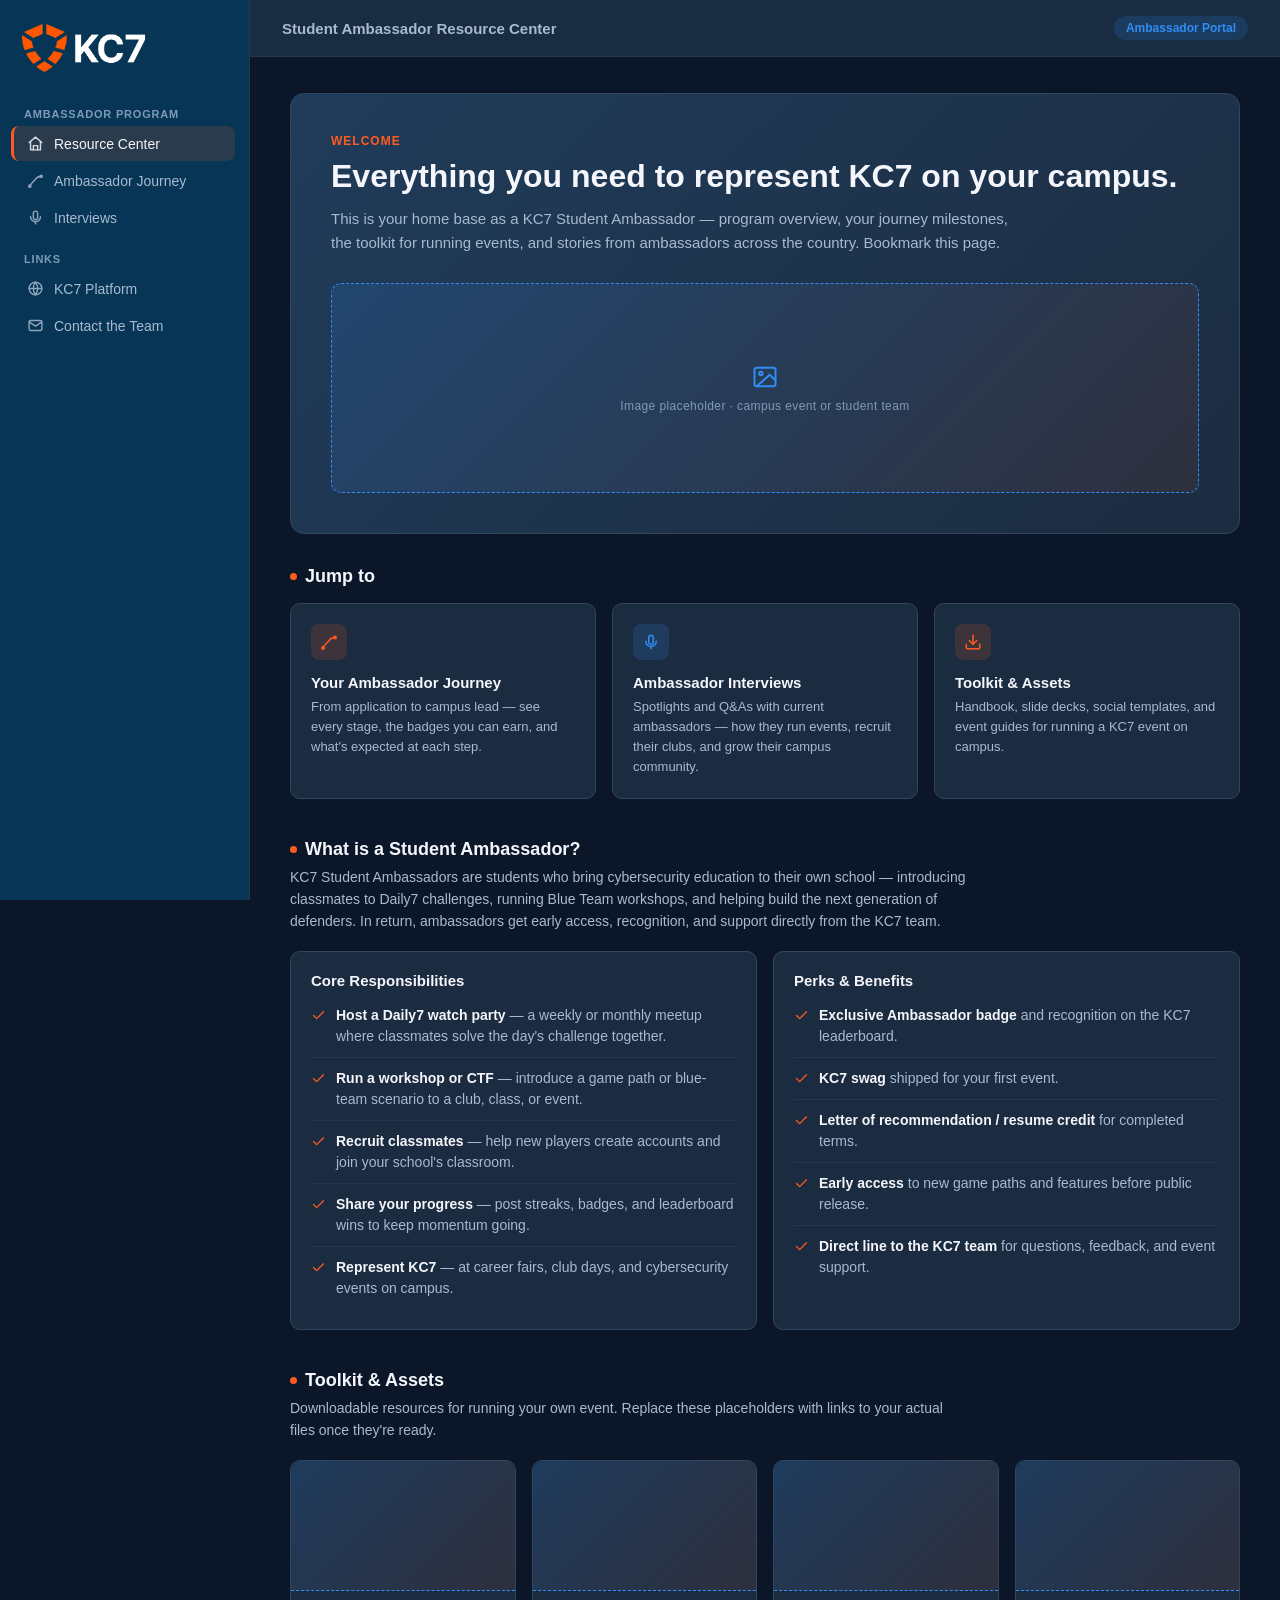
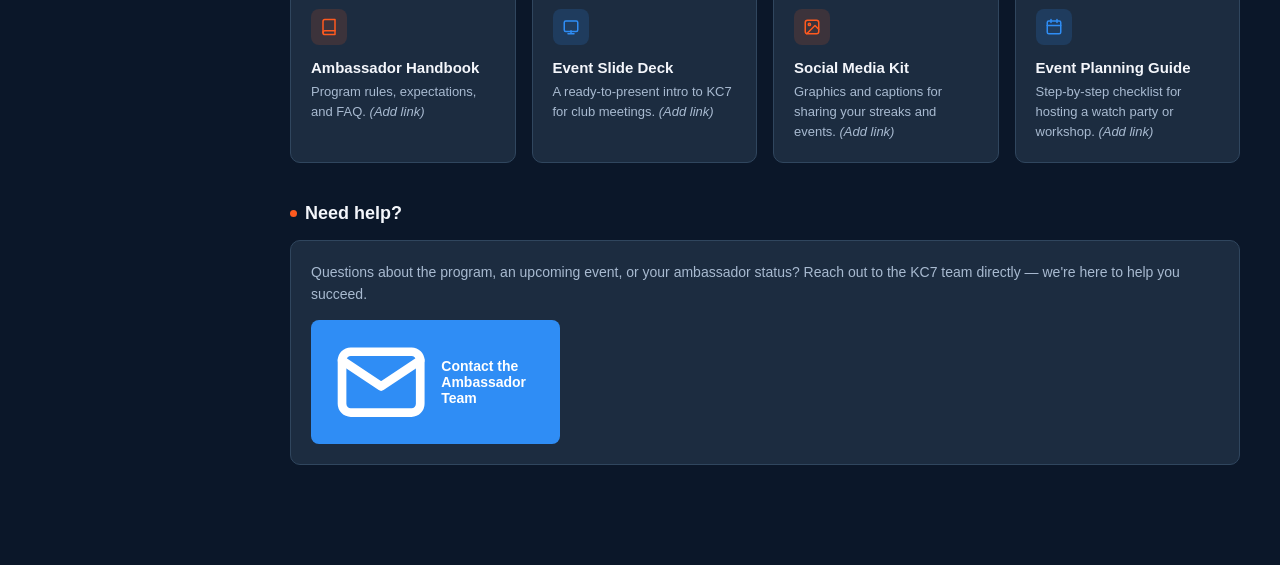
==== index.html @ 922238ef "update" ====
<!DOCTYPE html>
<html lang="en">
<head>
<meta charset="UTF-8">
<meta name="viewport" content="width=device-width, initial-scale=1.0">
<title>Student Ambassador Resource Center | KC7</title>
<link rel="stylesheet" href="styles.css">
</head>
<body>
<div class="layout">

  <aside class="sidebar">
    <div class="sidebar-logo">
      <img src="kc7logo.png" alt="KC7 logo">
      <span>KC7</span>
    </div>

    <div class="nav-label">Ambassador Program</div>
    <a class="nav-item active" href="index.html">
      <svg viewBox="0 0 24 24" fill="none" stroke="currentColor" stroke-width="2" stroke-linecap="round" stroke-linejoin="round"><path d="M3 10.5 12 3l9 7.5"/><path d="M5 9.5V21h14V9.5"/><path d="M9 21v-6h6v6"/></svg>
      Resource Center
    </a>
    <a class="nav-item" href="journey.html">
      <svg viewBox="0 0 24 24" fill="none" stroke="currentColor" stroke-width="2" stroke-linecap="round" stroke-linejoin="round"><path d="M4 20c3-6 5-6 8-10s5-4 8-4"/><circle cx="4" cy="20" r="1.6"/><circle cx="20" cy="6" r="1.6"/></svg>
      Ambassador Journey
    </a>
    <a class="nav-item" href="interviews.html">
      <svg viewBox="0 0 24 24" fill="none" stroke="currentColor" stroke-width="2" stroke-linecap="round" stroke-linejoin="round"><path d="M12 15a3 3 0 0 0 3-3V6a3 3 0 0 0-6 0v6a3 3 0 0 0 3 3z"/><path d="M19 11a7 7 0 0 1-14 0"/><path d="M12 18v3"/></svg>
      Interviews
    </a>

    <div class="nav-label">Links</div>
    <a class="nav-item" href="https://www.kc7cyber.com" target="_blank" rel="noopener">
      <svg viewBox="0 0 24 24" fill="none" stroke="currentColor" stroke-width="2" stroke-linecap="round" stroke-linejoin="round"><circle cx="12" cy="12" r="9"/><path d="M3 12h18M12 3a15 15 0 0 1 0 18 15 15 0 0 1 0-18z"/></svg>
      KC7 Platform
    </a>
    <a class="nav-item" href="mailto:ambassadors@kc7cyber.com">
      <svg viewBox="0 0 24 24" fill="none" stroke="currentColor" stroke-width="2" stroke-linecap="round" stroke-linejoin="round"><rect x="3" y="5" width="18" height="14" rx="2"/><path d="m3 7 9 6 9-6"/></svg>
      Contact the Team
    </a>
  </aside>

  <div class="main">
    <div class="topbar">
      <div class="topbar-title">Student Ambassador Resource Center</div>
      <div class="topbar-badge">Ambassador Portal</div>
    </div>

    <div class="content">

      <div class="hero">
        <div class="hero-eyebrow">Welcome</div>
        <h1>Everything you need to represent KC7 on your campus.</h1>
        <p>This is your home base as a KC7 Student Ambassador — program overview, your journey milestones, the toolkit for running events, and stories from ambassadors across the country. Bookmark this page.</p>
        <div class="image-placeholder hero-image" role="img" aria-label="Image placeholder for a KC7 campus event">
          <svg viewBox="0 0 24 24" fill="none" stroke="currentColor" stroke-width="1.7" stroke-linecap="round" stroke-linejoin="round"><rect x="3" y="4" width="18" height="16" rx="2"/><circle cx="8.5" cy="9" r="1.5"/><path d="m21 15-5-5L5 20"/></svg>
          <span>Image placeholder · campus event or student team</span>
        </div>
      </div>

      <div class="section">
        <div class="section-title"><span class="dot"></span>Jump to</div>
        <div class="grid grid-3">
          <a class="card card-link" href="journey.html">
            <div class="card-icon">
              <svg viewBox="0 0 24 24" fill="none" stroke="currentColor" stroke-width="2" stroke-linecap="round" stroke-linejoin="round"><path d="M4 20c3-6 5-6 8-10s5-4 8-4"/><circle cx="4" cy="20" r="1.6"/><circle cx="20" cy="6" r="1.6"/></svg>
            </div>
            <h3>Your Ambassador Journey</h3>
            <p>From application to campus lead — see every stage, the badges you can earn, and what's expected at each step.</p>
          </a>
          <a class="card card-link" href="interviews.html">
            <div class="card-icon blue">
              <svg viewBox="0 0 24 24" fill="none" stroke="currentColor" stroke-width="2" stroke-linecap="round" stroke-linejoin="round"><path d="M12 15a3 3 0 0 0 3-3V6a3 3 0 0 0-6 0v6a3 3 0 0 0 3 3z"/><path d="M19 11a7 7 0 0 1-14 0"/><path d="M12 18v3"/></svg>
            </div>
            <h3>Ambassador Interviews</h3>
            <p>Spotlights and Q&As with current ambassadors — how they run events, recruit their clubs, and grow their campus community.</p>
          </a>
          <a class="card card-link" href="#toolkit">
            <div class="card-icon">
              <svg viewBox="0 0 24 24" fill="none" stroke="currentColor" stroke-width="2" stroke-linecap="round" stroke-linejoin="round"><path d="M21 15v4a2 2 0 0 1-2 2H5a2 2 0 0 1-2-2v-4"/><path d="M7 10l5 5 5-5"/><path d="M12 15V3"/></svg>
            </div>
            <h3>Toolkit &amp; Assets</h3>
            <p>Handbook, slide decks, social templates, and event guides for running a KC7 event on campus.</p>
          </a>
        </div>
      </div>

      <div class="section">
        <div class="section-title"><span class="dot"></span>What is a Student Ambassador?</div>
        <p class="section-sub">KC7 Student Ambassadors are students who bring cybersecurity education to their own school — introducing classmates to Daily7 challenges, running Blue Team workshops, and helping build the next generation of defenders. In return, ambassadors get early access, recognition, and support directly from the KC7 team.</p>

        <div class="grid grid-2">
          <div class="card">
            <h3>Core Responsibilities</h3>
            <ul class="check-list">
              <li><svg viewBox="0 0 24 24" fill="none" stroke="currentColor" stroke-width="2" stroke-linecap="round" stroke-linejoin="round"><path d="M20 6 9 17l-5-5"/></svg><span><strong>Host a Daily7 watch party</strong> — a weekly or monthly meetup where classmates solve the day's challenge together.</span></li>
              <li><svg viewBox="0 0 24 24" fill="none" stroke="currentColor" stroke-width="2" stroke-linecap="round" stroke-linejoin="round"><path d="M20 6 9 17l-5-5"/></svg><span><strong>Run a workshop or CTF</strong> — introduce a game path or blue-team scenario to a club, class, or event.</span></li>
              <li><svg viewBox="0 0 24 24" fill="none" stroke="currentColor" stroke-width="2" stroke-linecap="round" stroke-linejoin="round"><path d="M20 6 9 17l-5-5"/></svg><span><strong>Recruit classmates</strong> — help new players create accounts and join your school's classroom.</span></li>
              <li><svg viewBox="0 0 24 24" fill="none" stroke="currentColor" stroke-width="2" stroke-linecap="round" stroke-linejoin="round"><path d="M20 6 9 17l-5-5"/></svg><span><strong>Share your progress</strong> — post streaks, badges, and leaderboard wins to keep momentum going.</span></li>
              <li><svg viewBox="0 0 24 24" fill="none" stroke="currentColor" stroke-width="2" stroke-linecap="round" stroke-linejoin="round"><path d="M20 6 9 17l-5-5"/></svg><span><strong>Represent KC7</strong> — at career fairs, club days, and cybersecurity events on campus.</span></li>
            </ul>
          </div>

          <div class="card">
            <h3>Perks &amp; Benefits</h3>
            <ul class="check-list">
              <li><svg viewBox="0 0 24 24" fill="none" stroke="currentColor" stroke-width="2" stroke-linecap="round" stroke-linejoin="round"><path d="M20 6 9 17l-5-5"/></svg><span><strong>Exclusive Ambassador badge</strong> and recognition on the KC7 leaderboard.</span></li>
              <li><svg viewBox="0 0 24 24" fill="none" stroke="currentColor" stroke-width="2" stroke-linecap="round" stroke-linejoin="round"><path d="M20 6 9 17l-5-5"/></svg><span><strong>KC7 swag</strong> shipped for your first event.</span></li>
              <li><svg viewBox="0 0 24 24" fill="none" stroke="currentColor" stroke-width="2" stroke-linecap="round" stroke-linejoin="round"><path d="M20 6 9 17l-5-5"/></svg><span><strong>Letter of recommendation / resume credit</strong> for completed terms.</span></li>
              <li><svg viewBox="0 0 24 24" fill="none" stroke="currentColor" stroke-width="2" stroke-linecap="round" stroke-linejoin="round"><path d="M20 6 9 17l-5-5"/></svg><span><strong>Early access</strong> to new game paths and features before public release.</span></li>
              <li><svg viewBox="0 0 24 24" fill="none" stroke="currentColor" stroke-width="2" stroke-linecap="round" stroke-linejoin="round"><path d="M20 6 9 17l-5-5"/></svg><span><strong>Direct line to the KC7 team</strong> for questions, feedback, and event support.</span></li>
            </ul>
          </div>
        </div>
      </div>

      <div class="section" id="toolkit">
        <div class="section-title"><span class="dot"></span>Toolkit &amp; Assets</div>
        <p class="section-sub">Downloadable resources for running your own event. Replace these placeholders with links to your actual files once they're ready.</p>
        <div class="grid grid-4">
          <div class="card">
            <div class="image-placeholder card-image" role="img" aria-label="Image placeholder for the ambassador handbook"></div>
            <div class="card-icon"><svg viewBox="0 0 24 24" fill="none" stroke="currentColor" stroke-width="2" stroke-linecap="round" stroke-linejoin="round"><path d="M4 19.5A2.5 2.5 0 0 1 6.5 17H20"/><path d="M6.5 2H20v20H6.5A2.5 2.5 0 0 1 4 19.5v-15A2.5 2.5 0 0 1 6.5 2z"/></svg></div>
            <h3>Ambassador Handbook</h3>
            <p>Program rules, expectations, and FAQ. <em>(Add link)</em></p>
          </div>
          <div class="card">
            <div class="image-placeholder card-image" role="img" aria-label="Image placeholder for the event slide deck"></div>
            <div class="card-icon blue"><svg viewBox="0 0 24 24" fill="none" stroke="currentColor" stroke-width="2" stroke-linecap="round" stroke-linejoin="round"><rect x="3" y="4" width="18" height="14" rx="2"/><path d="M8 21h8M12 17v4"/></svg></div>
            <h3>Event Slide Deck</h3>
            <p>A ready-to-present intro to KC7 for club meetings. <em>(Add link)</em></p>
          </div>
          <div class="card">
            <div class="image-placeholder card-image" role="img" aria-label="Image placeholder for the social media kit"></div>
            <div class="card-icon"><svg viewBox="0 0 24 24" fill="none" stroke="currentColor" stroke-width="2" stroke-linecap="round" stroke-linejoin="round"><rect x="3" y="3" width="18" height="18" rx="3"/><circle cx="8.5" cy="8.5" r="1.5"/><path d="m21 15-5-5L5 21"/></svg></div>
            <h3>Social Media Kit</h3>
            <p>Graphics and captions for sharing your streaks and events. <em>(Add link)</em></p>
          </div>
          <div class="card">
            <div class="image-placeholder card-image" role="img" aria-label="Image placeholder for the event planning guide"></div>
            <div class="card-icon blue"><svg viewBox="0 0 24 24" fill="none" stroke="currentColor" stroke-width="2" stroke-linecap="round" stroke-linejoin="round"><rect x="3" y="4" width="18" height="17" rx="2"/><path d="M16 2v4M8 2v4M3 10h18"/></svg></div>
            <h3>Event Planning Guide</h3>
            <p>Step-by-step checklist for hosting a watch party or workshop. <em>(Add link)</em></p>
          </div>
        </div>
      </div>

      <div class="section">
        <div class="section-title"><span class="dot"></span>Need help?</div>
        <div class="card">
          <p style="color:var(--text-secondary); font-size:14px; line-height:1.6; margin:0 0 14px;">Questions about the program, an upcoming event, or your ambassador status? Reach out to the KC7 team directly — we're here to help you succeed.</p>
          <a class="btn" href="mailto:ambassadors@kc7cyber.com">
            <svg viewBox="0 0 24 24" fill="none" stroke="currentColor" stroke-width="2" stroke-linecap="round" stroke-linejoin="round"><rect x="3" y="5" width="18" height="14" rx="2"/><path d="m3 7 9 6 9-6"/></svg>
            Contact the Ambassador Team
          </a>
        </div>
      </div>

    </div>
  </div>
</div>
</body>
</html>
---- styles.css ----
:root {
  --bg: #0b1729;
  --bg-sidebar: #063555;
  --bg-topbar: #192c42;
  --bg-card: #1c2c40;
  --bg-card-hover: #223b57;
  --border: #30465e;
  --border-soft: #24394f;
  --text-primary: #f4f6fb;
  --text-secondary: #a8bad0;
  --text-muted: #7f9ab6;
  --orange: #ff5a1f;
  --orange-dim: rgba(255, 90, 31, 0.14);
  --blue: #2f8df5;
  --blue-dim: rgba(47, 141, 245, 0.16);
  --radius: 10px;
  --sidebar-w: 250px;
}

* { box-sizing: border-box; }

html, body {
  margin: 0;
  padding: 0;
  background: var(--bg);
  color: var(--text-primary);
  font-family: -apple-system, BlinkMacSystemFont, "Segoe UI", Roboto, Helvetica, Arial, sans-serif;
}

a { color: inherit; text-decoration: none; }

.layout {
  display: flex;
  min-height: 100vh;
}

/* ---------- Sidebar ---------- */
.sidebar {
  width: var(--sidebar-w);
  flex-shrink: 0;
  background: var(--bg-sidebar);
  border-right: 1px solid var(--border-soft);
  height: 100vh;
  padding: 20px 14px 24px;
  position: fixed;
  top: 0;
  left: 0;
  overflow-y: auto;
  z-index: 10;
}

.sidebar-logo {
  display: flex;
  align-items: center;
  gap: 10px;
  padding: 4px 8px 20px;
}

.sidebar-logo img {
  display: block;
  width: 125px;
  height: auto;
  max-width: 100%;
}

.sidebar-logo span {
  display: none;
}

.nav-label {
  font-size: 11px;
  font-weight: 700;
  letter-spacing: 0.8px;
  color: var(--text-muted);
  text-transform: uppercase;
  padding: 16px 10px 6px;
}

.nav-item {
  display: flex;
  align-items: center;
  gap: 10px;
  padding: 9px 10px;
  border-radius: 8px;
  color: var(--text-secondary);
  font-size: 14px;
  font-weight: 500;
  border-left: 3px solid transparent;
  margin-bottom: 2px;
}

.nav-item svg {
  width: 17px;
  height: 17px;
  flex-shrink: 0;
  opacity: 0.85;
}

.nav-item:hover {
  background: var(--bg-card);
  color: var(--text-primary);
}

.nav-item.active {
  background: var(--orange-dim);
  border-left: 3px solid var(--orange);
  color: var(--text-primary);
  margin-left: -3px;
  padding-left: 13px;
}

/* ---------- Topbar ---------- */
.main {
  flex: 1;
  min-width: 0;
  margin-left: var(--sidebar-w);
  display: flex;
  flex-direction: column;
}

.topbar {
  background: var(--bg-topbar);
  border-bottom: 1px solid var(--border-soft);
  padding: 16px 32px;
  display: flex;
  align-items: center;
  justify-content: space-between;
}

.topbar-title {
  font-size: 15px;
  font-weight: 600;
  color: var(--text-secondary);
}

.topbar-badge {
  background: var(--blue-dim);
  color: var(--blue);
  font-size: 12px;
  font-weight: 700;
  padding: 5px 12px;
  border-radius: 999px;
}

/* ---------- Content ---------- */
.content {
  padding: 36px 40px 60px;
  max-width: 1180px;
  width: 100%;
  margin: 0 auto;
}

.hero {
  background: linear-gradient(135deg, #203c5a 0%, var(--bg-card) 100%);
  border: 1px solid var(--border);
  border-radius: 14px;
  padding: 40px;
  margin-bottom: 32px;
}

.hero-eyebrow {
  color: var(--orange);
  font-size: 12px;
  font-weight: 700;
  letter-spacing: 1px;
  text-transform: uppercase;
  margin-bottom: 10px;
}

.hero h1 {
  font-size: 32px;
  margin: 0 0 12px;
  color: var(--text-primary);
}

.hero p {
  color: var(--text-secondary);
  font-size: 15px;
  max-width: 680px;
  line-height: 1.6;
  margin: 0;
}

.image-placeholder {
  min-height: 170px;
  border: 1px dashed var(--blue);
  border-radius: var(--radius);
  background: linear-gradient(135deg, var(--blue-dim), rgba(255, 90, 31, 0.08));
  color: var(--text-muted);
  display: flex;
  align-items: center;
  justify-content: center;
  flex-direction: column;
  gap: 8px;
  text-align: center;
  font-size: 12px;
  letter-spacing: 0.4px;
}

.image-placeholder svg {
  width: 28px;
  height: 28px;
  color: var(--blue);
}

.hero-image {
  min-height: 210px;
  margin-top: 28px;
}

.card-image {
  min-height: 130px;
  margin: -20px -20px 18px;
  border-radius: var(--radius) var(--radius) 0 0;
  border-width: 0 0 1px;
}

.section {
  margin-bottom: 40px;
}

.section-title {
  display: flex;
  align-items: center;
  gap: 8px;
  font-size: 18px;
  font-weight: 700;
  color: var(--text-primary);
  margin-bottom: 16px;
}

.section-title .dot {
  width: 7px;
  height: 7px;
  border-radius: 50%;
  background: var(--orange);
}

.section-sub {
  color: var(--text-secondary);
  font-size: 14px;
  margin: -10px 0 18px;
  max-width: 680px;
  line-height: 1.6;
}

/* ---------- Grid / Cards ---------- */
.grid {
  display: grid;
  gap: 16px;
}

.grid-2 { grid-template-columns: repeat(2, 1fr); }
.grid-3 { grid-template-columns: repeat(3, 1fr); }
.grid-4 { grid-template-columns: repeat(4, 1fr); }

.card {
  background: var(--bg-card);
  border: 1px solid var(--border);
  border-radius: var(--radius);
  padding: 20px;
}

.card-link {
  display: block;
  transition: background 0.15s, border-color 0.15s;
}

.card-link:hover {
  background: var(--bg-card-hover);
  border-color: var(--blue);
}

.card-icon {
  width: 36px;
  height: 36px;
  border-radius: 8px;
  background: var(--orange-dim);
  display: flex;
  align-items: center;
  justify-content: center;
  margin-bottom: 14px;
}

.card-icon svg { width: 18px; height: 18px; color: var(--orange); }

.card-icon.blue { background: var(--blue-dim); }
.card-icon.blue svg { color: var(--blue); }

.card h3 {
  font-size: 15px;
  margin: 0 0 6px;
  color: var(--text-primary);
}

.card p {
  font-size: 13px;
  color: var(--text-secondary);
  margin: 0;
  line-height: 1.55;
}

.pill {
  display: inline-block;
  font-size: 11px;
  font-weight: 700;
  padding: 3px 10px;
  border-radius: 999px;
  background: var(--blue-dim);
  color: var(--blue);
  margin-bottom: 10px;
}

.pill.orange { background: var(--orange-dim); color: var(--orange); }

ul.check-list {
  list-style: none;
  margin: 0;
  padding: 0;
}

ul.check-list li {
  display: flex;
  gap: 10px;
  padding: 10px 0;
  border-bottom: 1px solid var(--border-soft);
  color: var(--text-secondary);
  font-size: 14px;
  line-height: 1.5;
}

ul.check-list li:last-child { border-bottom: none; }

ul.check-list li svg {
  width: 15px;
  height: 15px;
  flex-shrink: 0;
  margin-top: 3px;
  color: var(--orange);
}

ul.check-list li strong { color: var(--text-primary); }

.btn {
  display: inline-flex;
  align-items: center;
  gap: 8px;
  background: var(--blue);
  color: #fff;
  font-size: 14px;
  font-weight: 600;
  padding: 10px 18px;
  border-radius: 8px;
  border: none;
  cursor: pointer;
}

.btn:hover { background: #2f6fdb; }

.btn.outline {
  background: transparent;
  border: 1px solid var(--border);
  color: var(--text-primary);
}

.btn.outline:hover { border-color: var(--blue); color: var(--blue); }

/* ---------- Journey timeline ---------- */
.timeline {
  position: relative;
  margin-left: 18px;
  padding-left: 30px;
  border-left: 2px solid var(--border);
}

.timeline-step {
  position: relative;
  padding-bottom: 34px;
}

.timeline-step:last-child { padding-bottom: 0; }

.timeline-step::before {
  content: "";
  position: absolute;
  left: -38px;
  top: 2px;
  width: 16px;
  height: 16px;
  border-radius: 50%;
  background: var(--bg);
  border: 3px solid var(--orange);
}

.timeline-step .stage-num {
  font-size: 11px;
  font-weight: 700;
  color: var(--orange);
  letter-spacing: 1px;
  text-transform: uppercase;
  margin-bottom: 6px;
}

.timeline-step h3 {
  margin: 0 0 8px;
  font-size: 17px;
}

.timeline-step p {
  color: var(--text-secondary);
  font-size: 14px;
  line-height: 1.6;
  margin: 0 0 10px;
  max-width: 640px;
}

.tag-row {
  display: flex;
  flex-wrap: wrap;
  gap: 8px;
}

.tag {
  font-size: 12px;
  color: var(--text-secondary);
  background: var(--bg-topbar);
  border: 1px solid var(--border);
  padding: 4px 10px;
  border-radius: 999px;
}

/* ---------- Badges ---------- */
.badge-card {
  text-align: center;
  padding: 24px 16px;
}

.badge-emblem {
  width: 56px;
  height: 56px;
  margin: 0 auto 14px;
  border-radius: 50%;
  background: var(--orange-dim);
  display: flex;
  align-items: center;
  justify-content: center;
}

.badge-emblem svg { width: 26px; height: 26px; color: var(--orange); }

.badge-card h3 { font-size: 14px; margin: 0 0 6px; }
.badge-card p { font-size: 12.5px; color: var(--text-secondary); margin: 0; }

/* ---------- Interview cards ---------- */
.profile-card {
  display: flex;
  flex-direction: column;
  gap: 14px;
}

.profile-head {
  display: flex;
  align-items: center;
  gap: 12px;
}

.profile-image {
  min-height: 150px;
  margin-bottom: 2px;
}

.avatar {
  width: 46px;
  height: 46px;
  border-radius: 50%;
  background: linear-gradient(135deg, var(--orange), #ffb27a);
  display: flex;
  align-items: center;
  justify-content: center;
  font-weight: 700;
  color: #1a0e05;
  font-size: 15px;
  flex-shrink: 0;
}

.profile-name { font-size: 15px; font-weight: 700; }
.profile-school { font-size: 12.5px; color: var(--text-secondary); }

.profile-card blockquote {
  margin: 0;
  font-size: 14px;
  line-height: 1.6;
  color: var(--text-primary);
  border-left: 3px solid var(--blue);
  padding-left: 14px;
}

.qa {
  font-size: 13px;
  color: var(--text-secondary);
  line-height: 1.6;
}

.qa strong { color: var(--text-primary); display: block; margin-bottom: 2px; }

.add-card {
  display: flex;
  align-items: center;
  justify-content: center;
  flex-direction: column;
  gap: 10px;
  border: 1px dashed var(--border);
  color: var(--text-muted);
  min-height: 220px;
  font-size: 13px;
  text-align: center;
}

.add-card svg { width: 26px; height: 26px; }

.note-banner {
  background: var(--blue-dim);
  border: 1px solid rgba(59,130,246,0.3);
  color: var(--text-secondary);
  border-radius: var(--radius);
  padding: 14px 18px;
  font-size: 13px;
  line-height: 1.6;
  margin-bottom: 28px;
}

.note-banner strong { color: var(--blue); }

@media (max-width: 900px) {
  .sidebar {
    position: static;
    width: 100%;
    height: auto;
    min-height: 0;
    border-right: none;
    border-bottom: 1px solid var(--border-soft);
  }

  .layout { display: block; }
  .main { margin-left: 0; }

  .grid-2, .grid-3, .grid-4 { grid-template-columns: 1fr; }
  .content { padding: 26px 20px 48px; }
  .hero { padding: 26px; }
}
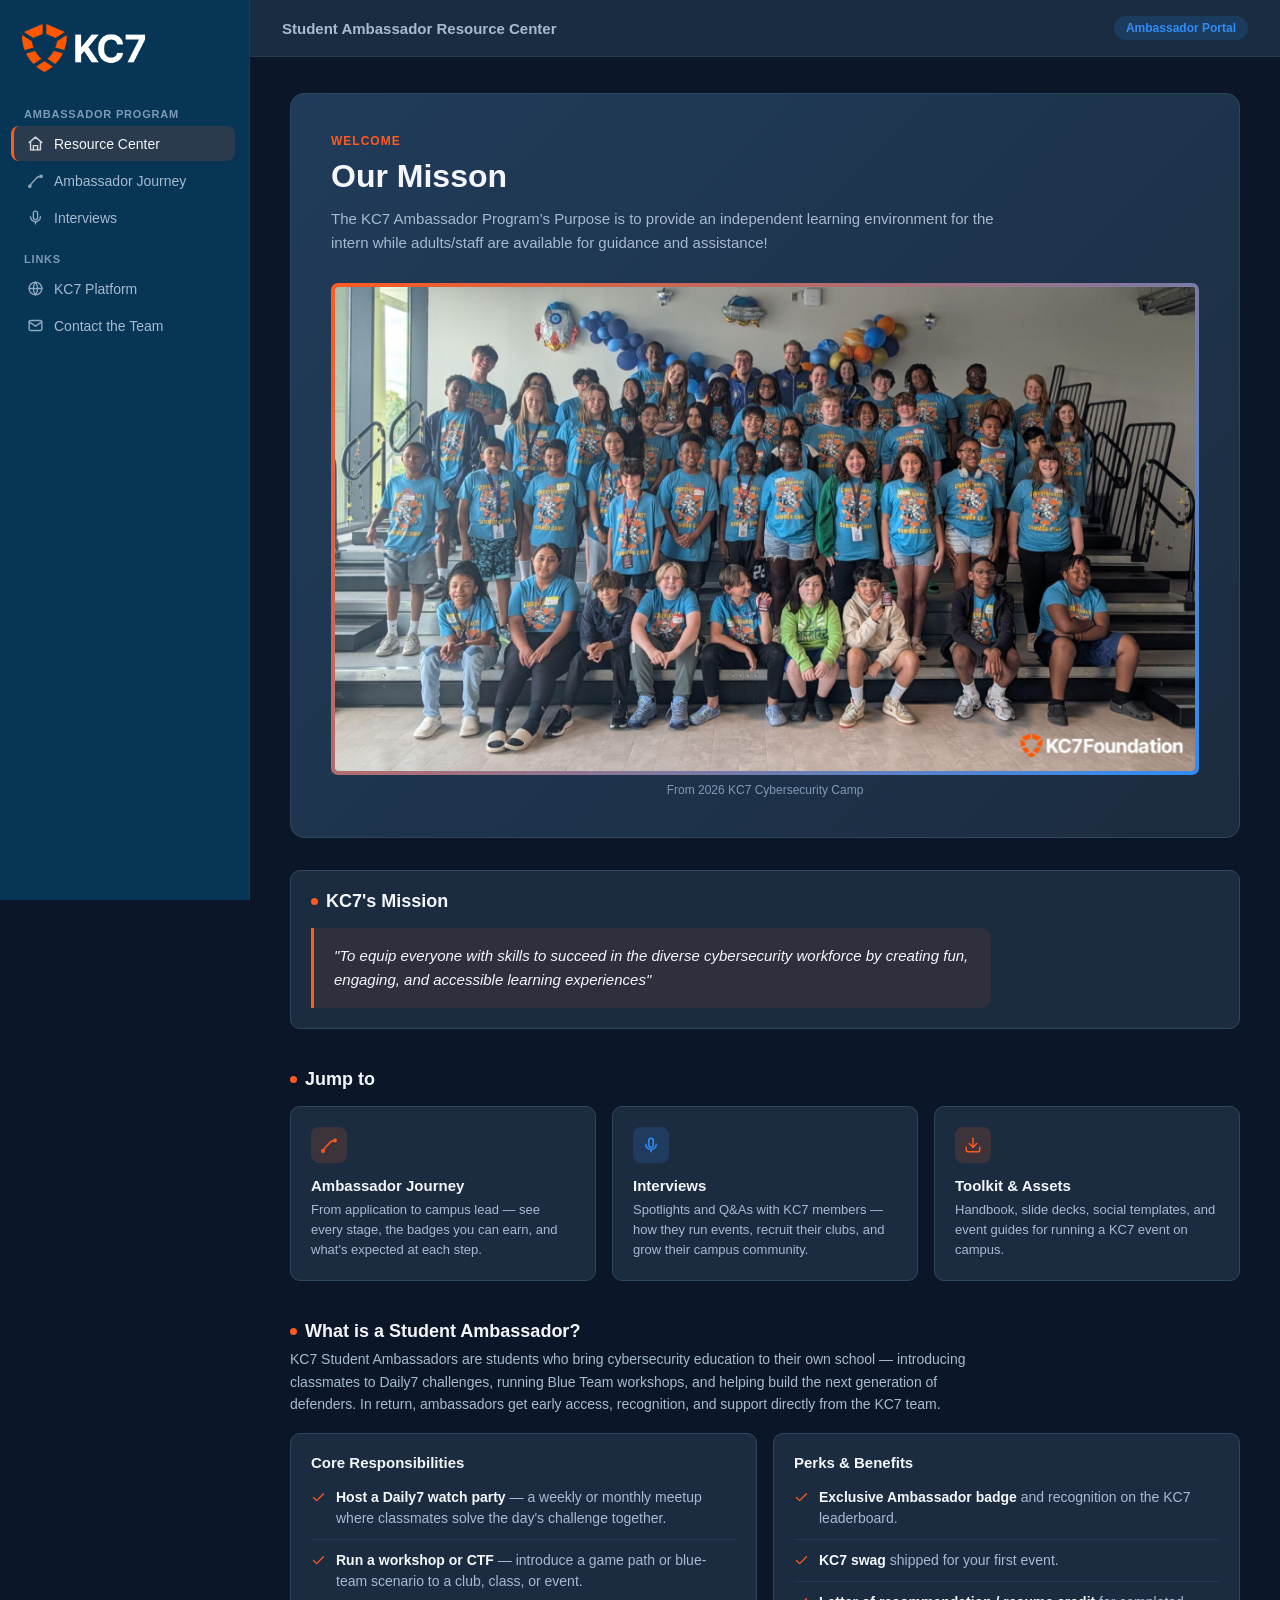
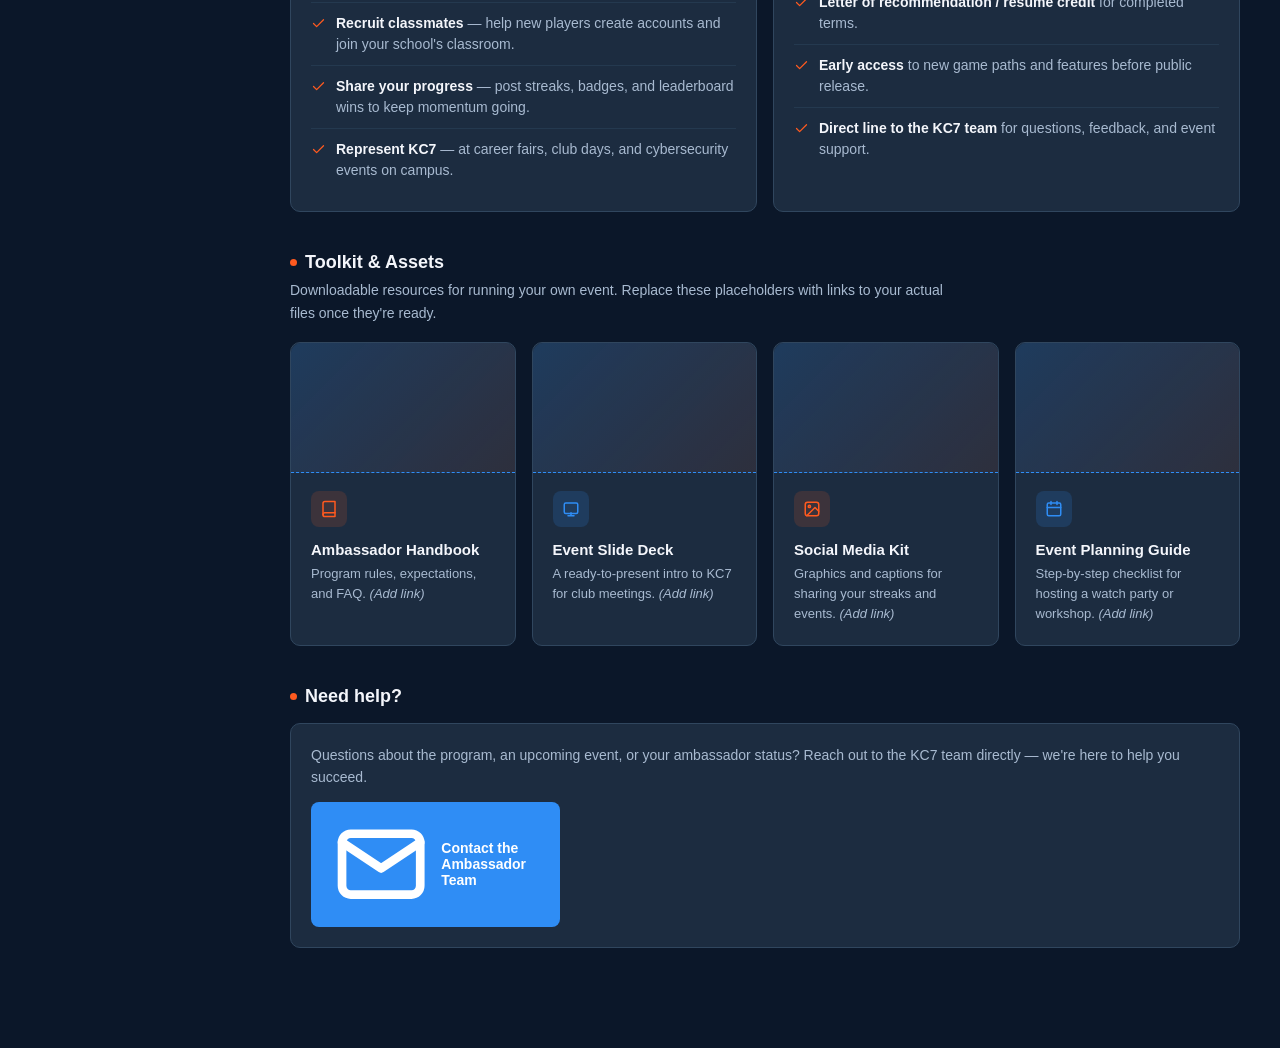
==== commit e4c5b146: "Add mission camp photo, KC7 mission card, animated background, and rename ambassador interviews to m" ====
--- a/index.html
+++ b/index.html
@@ -50,11 +50,20 @@
 
       <div class="hero">
         <div class="hero-eyebrow">Welcome</div>
-        <h1>Everything you need to represent KC7 on your campus.</h1>
-        <p>This is your home base as a KC7 Student Ambassador — program overview, your journey milestones, the toolkit for running events, and stories from ambassadors across the country. Bookmark this page.</p>
-        <div class="image-placeholder hero-image" role="img" aria-label="Image placeholder for a KC7 campus event">
-          <svg viewBox="0 0 24 24" fill="none" stroke="currentColor" stroke-width="1.7" stroke-linecap="round" stroke-linejoin="round"><rect x="3" y="4" width="18" height="16" rx="2"/><circle cx="8.5" cy="9" r="1.5"/><path d="m21 15-5-5L5 20"/></svg>
-          <span>Image placeholder · campus event or student team</span>
+        <h1>Our Misson</h1>
+        <p>The KC7 Ambassador Program’s Purpose is to provide an independent learning environment for the intern while adults/staff are available for guidance and assistance!</p>
+        <figure class="hero-image-figure">
+          <img class="hero-image" src="Camp Day 5 2026.png" alt="KC7 Camp Day 5 2026">
+          <figcaption class="hero-image-caption">From 2026 KC7 Cybersecurity Camp</figcaption>
+        </figure>
+      </div>
+
+      <div class="section">
+        <div class="card mission-card">
+          <div class="section-title"><span class="dot"></span>KC7's Mission</div>
+          <blockquote class="mission-quote">
+            "To equip everyone with skills to succeed in the diverse cybersecurity workforce by creating fun, engaging, and accessible learning experiences"
+          </blockquote>
         </div>
       </div>
 
@@ -65,15 +74,15 @@
             <div class="card-icon">
               <svg viewBox="0 0 24 24" fill="none" stroke="currentColor" stroke-width="2" stroke-linecap="round" stroke-linejoin="round"><path d="M4 20c3-6 5-6 8-10s5-4 8-4"/><circle cx="4" cy="20" r="1.6"/><circle cx="20" cy="6" r="1.6"/></svg>
             </div>
-            <h3>Your Ambassador Journey</h3>
+            <h3>Ambassador Journey</h3>
             <p>From application to campus lead — see every stage, the badges you can earn, and what's expected at each step.</p>
           </a>
           <a class="card card-link" href="interviews.html">
             <div class="card-icon blue">
               <svg viewBox="0 0 24 24" fill="none" stroke="currentColor" stroke-width="2" stroke-linecap="round" stroke-linejoin="round"><path d="M12 15a3 3 0 0 0 3-3V6a3 3 0 0 0-6 0v6a3 3 0 0 0 3 3z"/><path d="M19 11a7 7 0 0 1-14 0"/><path d="M12 18v3"/></svg>
             </div>
-            <h3>Ambassador Interviews</h3>
-            <p>Spotlights and Q&As with current ambassadors — how they run events, recruit their clubs, and grow their campus community.</p>
+            <h3>Interviews</h3>
+            <p>Spotlights and Q&As with KC7 members — how they run events, recruit their clubs, and grow their campus community.</p>
           </a>
           <a class="card card-link" href="#toolkit">
             <div class="card-icon">
--- a/styles.css
+++ b/styles.css
@@ -27,6 +27,52 @@
   font-family: -apple-system, BlinkMacSystemFont, "Segoe UI", Roboto, Helvetica, Arial, sans-serif;
 }
 
+body::before,
+body::after {
+  content: "";
+  position: fixed;
+  inset: 0;
+  z-index: -1;
+  pointer-events: none;
+}
+
+body::before {
+  background:
+    radial-gradient(circle at 15% 20%, rgba(255, 90, 31, 0.26), transparent 45%),
+    radial-gradient(circle at 85% 15%, rgba(47, 141, 245, 0.28), transparent 48%),
+    radial-gradient(circle at 30% 85%, rgba(47, 141, 245, 0.22), transparent 44%),
+    radial-gradient(circle at 80% 80%, rgba(255, 90, 31, 0.2), transparent 44%);
+  background-size: 180% 180%;
+  animation: bg-drift 24s ease-in-out infinite alternate;
+}
+
+body::after {
+  background-image:
+    linear-gradient(var(--blue) 1px, transparent 1px),
+    linear-gradient(90deg, var(--blue) 1px, transparent 1px);
+  background-size: 46px 46px;
+  opacity: 0.07;
+  animation: bg-pan 40s linear infinite;
+}
+
+@keyframes bg-drift {
+  0%   { background-position: 0% 0%, 100% 0%, 0% 100%, 100% 100%; }
+  50%  { background-position: 15% 15%, 85% 20%, 20% 80%, 80% 85%; }
+  100% { background-position: 5% 25%, 95% 5%, 10% 90%, 90% 75%; }
+}
+
+@keyframes bg-pan {
+  from { background-position: 0 0, 0 0; }
+  to   { background-position: 46px 46px, 46px 46px; }
+}
+
+@media (prefers-reduced-motion: reduce) {
+  body::before,
+  body::after {
+    animation: none;
+  }
+}
+
 a { color: inherit; text-decoration: none; }
 
 .layout {
@@ -203,9 +249,44 @@
   color: var(--blue);
 }
 
+.hero-image-figure {
+  margin: 28px 0 0;
+}
+
 .hero-image {
-  min-height: 210px;
-  margin-top: 28px;
+  display: block;
+  width: 100%;
+  height: auto;
+  object-fit: contain;
+  border-radius: calc(var(--radius) - 3px);
+  border: 4px solid transparent;
+  background: linear-gradient(var(--bg-card), var(--bg-card)) padding-box,
+              linear-gradient(135deg, var(--orange) 0%, var(--blue) 100%) border-box;
+}
+
+.hero-image-caption {
+  margin: 8px 0 0;
+  color: var(--text-muted);
+  font-size: 12px;
+  text-align: center;
+}
+
+.mission-card {
+  border-top: 3px solid var(--orange);
+  border-bottom: 3px solid var(--blue);
+}
+
+.mission-quote {
+  margin: 12px 0 0;
+  padding: 16px 20px;
+  border-left: 3px solid var(--orange);
+  background: rgba(255, 90, 31, 0.08);
+  border-radius: 0 var(--radius) var(--radius) 0;
+  color: var(--text-primary);
+  font-size: 15px;
+  font-style: italic;
+  line-height: 1.6;
+  max-width: 680px;
 }
 
 .card-image {
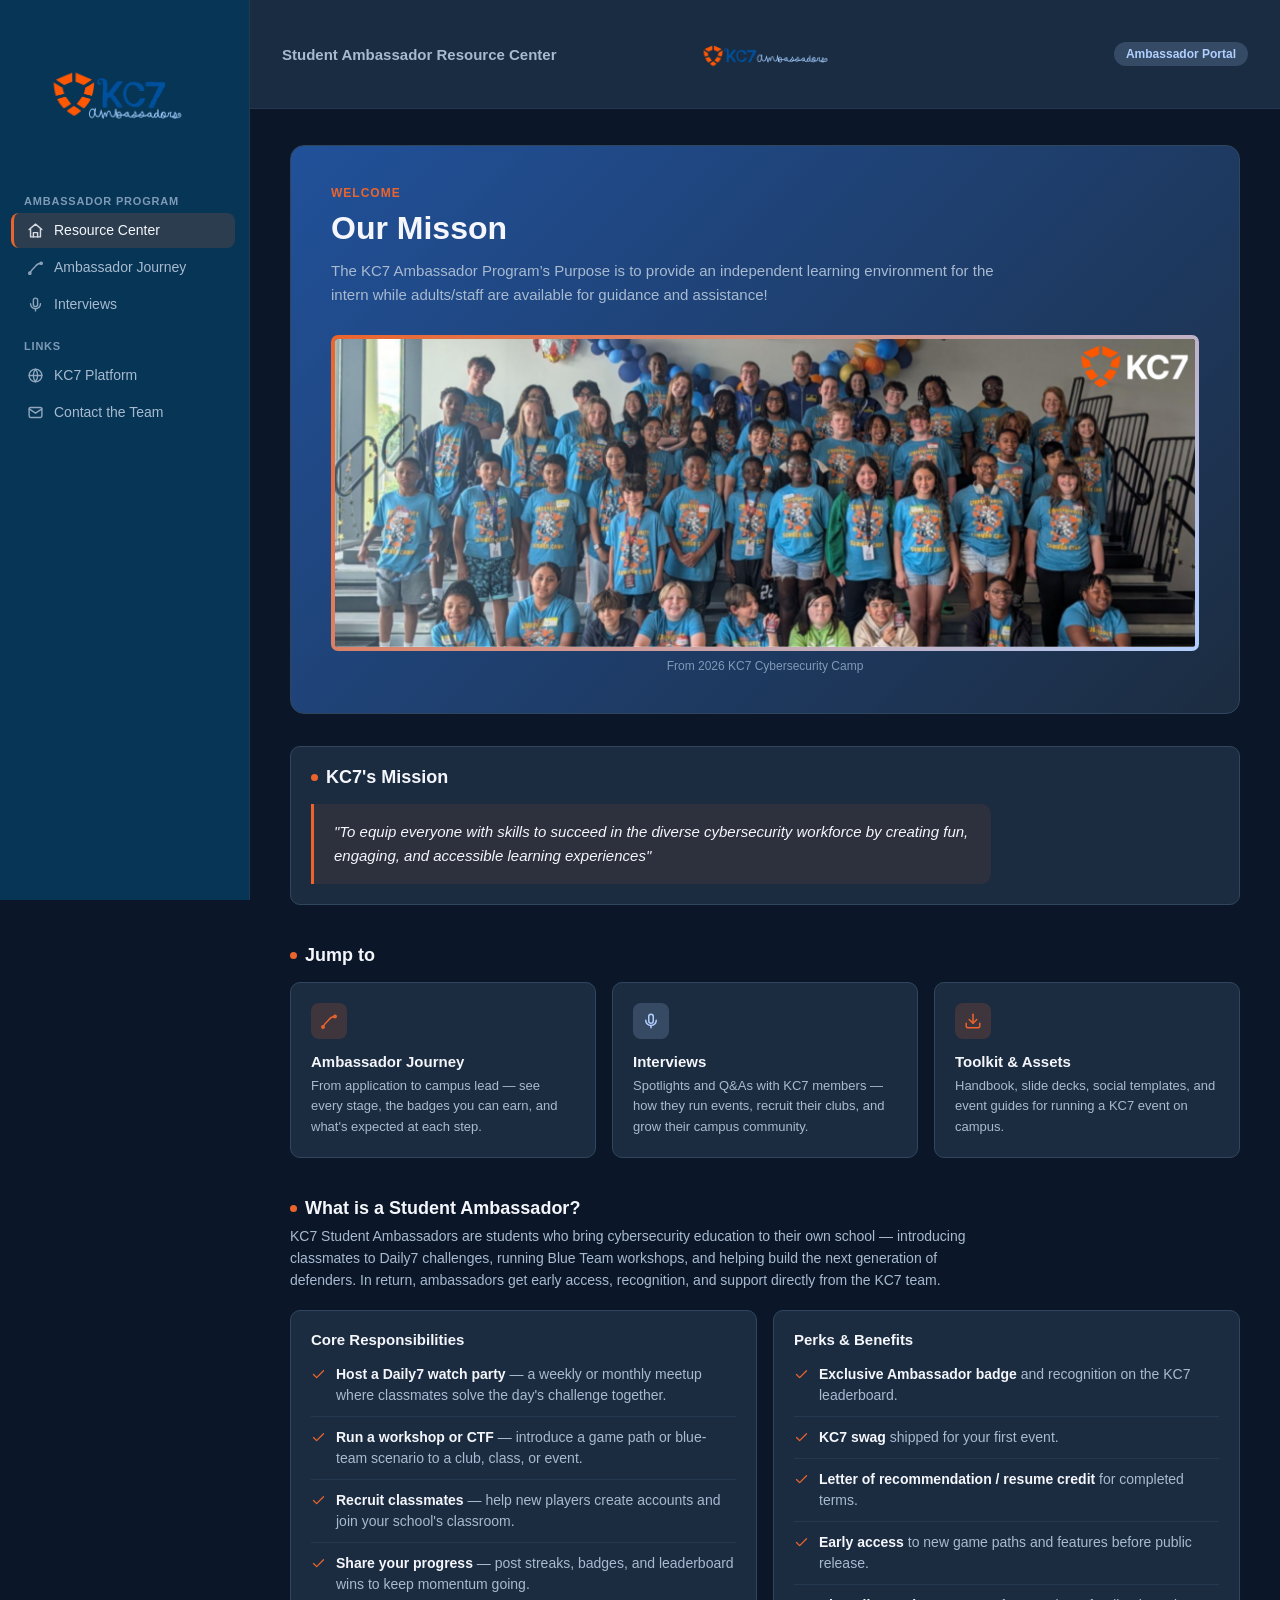
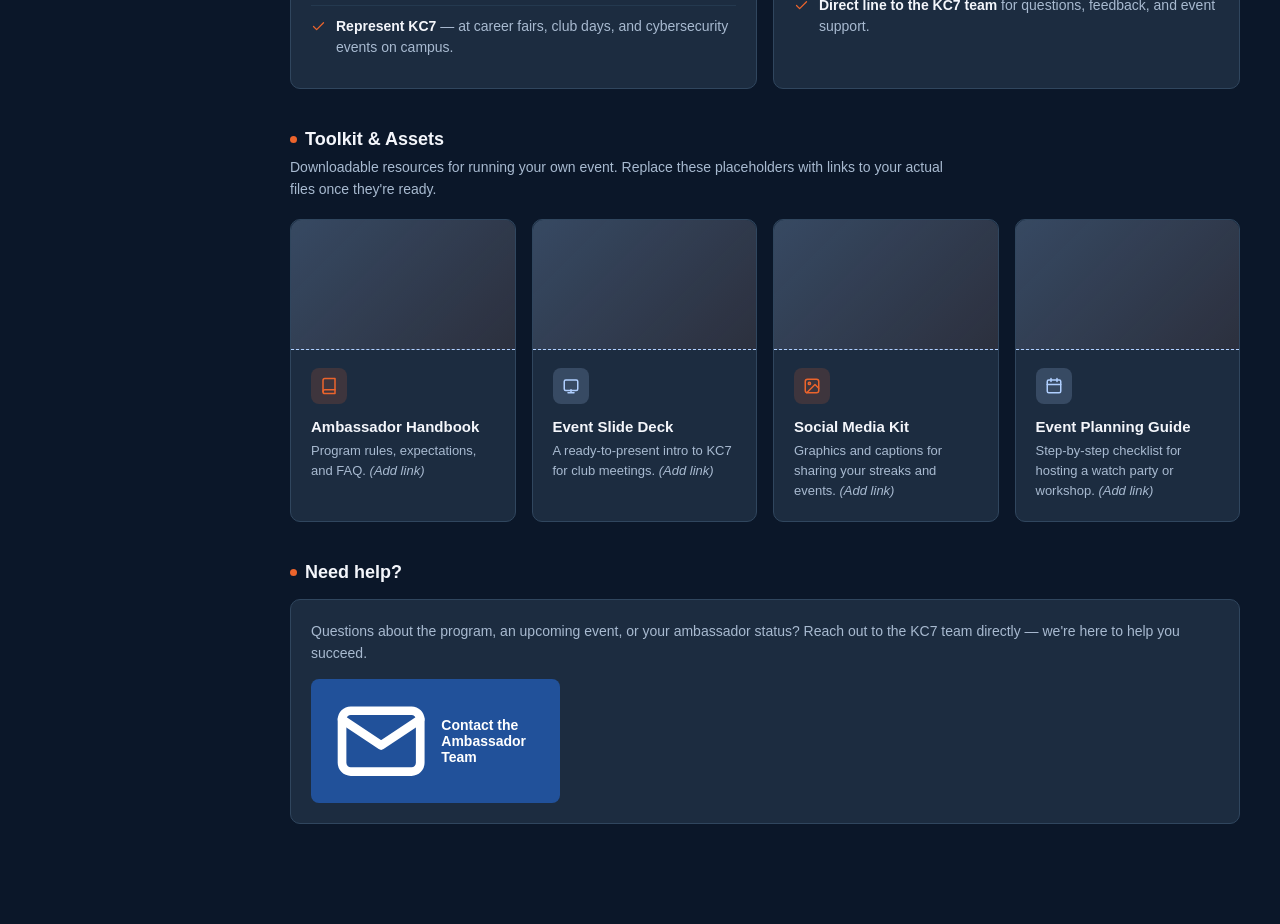
==== commit 196ad72e: "update" ====
--- a/index.html
+++ b/index.html
@@ -11,7 +11,7 @@
 
   <aside class="sidebar">
     <div class="sidebar-logo">
-      <img src="kc7logo.png" alt="KC7 logo">
+      <img src="IMG_5801.PNG" alt="KC7 Ambassadors logo">
       <span>KC7</span>
     </div>
 
@@ -43,6 +43,7 @@
   <div class="main">
     <div class="topbar">
       <div class="topbar-title">Student Ambassador Resource Center</div>
+      <img src="IMG_5802.PNG" alt="KC7 Ambassadors logo" class="topbar-logo">
       <div class="topbar-badge">Ambassador Portal</div>
     </div>
 
@@ -53,7 +54,7 @@
         <h1>Our Misson</h1>
         <p>The KC7 Ambassador Program’s Purpose is to provide an independent learning environment for the intern while adults/staff are available for guidance and assistance!</p>
         <figure class="hero-image-figure">
-          <img class="hero-image" src="Camp Day 5 2026.png" alt="KC7 Camp Day 5 2026">
+          <img class="hero-image" src="camp photo.png" alt="KC7 Camp Day 5 2026">
           <figcaption class="hero-image-caption">From 2026 KC7 Cybersecurity Camp</figcaption>
         </figure>
       </div>
--- a/styles.css
+++ b/styles.css
@@ -9,10 +9,11 @@
   --text-primary: #f4f6fb;
   --text-secondary: #a8bad0;
   --text-muted: #7f9ab6;
-  --orange: #ff5a1f;
-  --orange-dim: rgba(255, 90, 31, 0.14);
-  --blue: #2f8df5;
-  --blue-dim: rgba(47, 141, 245, 0.16);
+  --orange: #ec642c;
+  --orange-dim: rgba(236, 100, 44, 0.16);
+  --blue: #b0cfff;
+  --blue-dim: rgba(176, 207, 255, 0.18);
+  --blue-deep: #21519a;
   --radius: 10px;
   --sidebar-w: 250px;
 }
@@ -38,10 +39,10 @@
 
 body::before {
   background:
-    radial-gradient(circle at 15% 20%, rgba(255, 90, 31, 0.26), transparent 45%),
-    radial-gradient(circle at 85% 15%, rgba(47, 141, 245, 0.28), transparent 48%),
-    radial-gradient(circle at 30% 85%, rgba(47, 141, 245, 0.22), transparent 44%),
-    radial-gradient(circle at 80% 80%, rgba(255, 90, 31, 0.2), transparent 44%);
+    radial-gradient(circle at 15% 20%, rgba(236, 100, 44, 0.26), transparent 45%),
+    radial-gradient(circle at 85% 15%, rgba(176, 207, 255, 0.24), transparent 48%),
+    radial-gradient(circle at 30% 85%, rgba(176, 207, 255, 0.18), transparent 44%),
+    radial-gradient(circle at 80% 80%, rgba(236, 100, 44, 0.2), transparent 44%);
   background-size: 180% 180%;
   animation: bg-drift 24s ease-in-out infinite alternate;
 }
@@ -99,12 +100,12 @@
   display: flex;
   align-items: center;
   gap: 10px;
-  padding: 4px 8px 20px;
+  padding: 4px 0 20px;
 }
 
 .sidebar-logo img {
   display: block;
-  width: 125px;
+  width: 215px;
   height: auto;
   max-width: 100%;
 }
@@ -167,19 +168,29 @@
 .topbar {
   background: var(--bg-topbar);
   border-bottom: 1px solid var(--border-soft);
-  padding: 16px 32px;
-  display: flex;
-  align-items: center;
-  justify-content: space-between;
+  padding: 12px 32px;
+  display: grid;
+  grid-template-columns: 1fr auto 1fr;
+  align-items: center;
+  column-gap: 20px;
+}
+
+.topbar-logo {
+  display: block;
+  height: 84px;
+  width: auto;
+  justify-self: center;
 }
 
 .topbar-title {
+  justify-self: start;
   font-size: 15px;
   font-weight: 600;
   color: var(--text-secondary);
 }
 
 .topbar-badge {
+  justify-self: end;
   background: var(--blue-dim);
   color: var(--blue);
   font-size: 12px;
@@ -197,7 +208,7 @@
 }
 
 .hero {
-  background: linear-gradient(135deg, #203c5a 0%, var(--bg-card) 100%);
+  background: linear-gradient(135deg, var(--blue-deep) 0%, var(--bg-card) 100%);
   border: 1px solid var(--border);
   border-radius: 14px;
   padding: 40px;
@@ -231,7 +242,7 @@
   min-height: 170px;
   border: 1px dashed var(--blue);
   border-radius: var(--radius);
-  background: linear-gradient(135deg, var(--blue-dim), rgba(255, 90, 31, 0.08));
+  background: linear-gradient(135deg, var(--blue-dim), rgba(236, 100, 44, 0.08));
   color: var(--text-muted);
   display: flex;
   align-items: center;
@@ -280,7 +291,7 @@
   margin: 12px 0 0;
   padding: 16px 20px;
   border-left: 3px solid var(--orange);
-  background: rgba(255, 90, 31, 0.08);
+  background: rgba(236, 100, 44, 0.08);
   border-radius: 0 var(--radius) var(--radius) 0;
   color: var(--text-primary);
   font-size: 15px;
@@ -426,7 +437,7 @@
   display: inline-flex;
   align-items: center;
   gap: 8px;
-  background: var(--blue);
+  background: var(--blue-deep);
   color: #fff;
   font-size: 14px;
   font-weight: 600;
@@ -436,7 +447,7 @@
   cursor: pointer;
 }
 
-.btn:hover { background: #2f6fdb; }
+.btn:hover { background: #2a63b4; }
 
 .btn.outline {
   background: transparent;
@@ -601,7 +612,7 @@
 
 .note-banner {
   background: var(--blue-dim);
-  border: 1px solid rgba(59,130,246,0.3);
+  border: 1px solid rgba(176, 207, 255, 0.35);
   color: var(--text-secondary);
   border-radius: var(--radius);
   padding: 14px 18px;
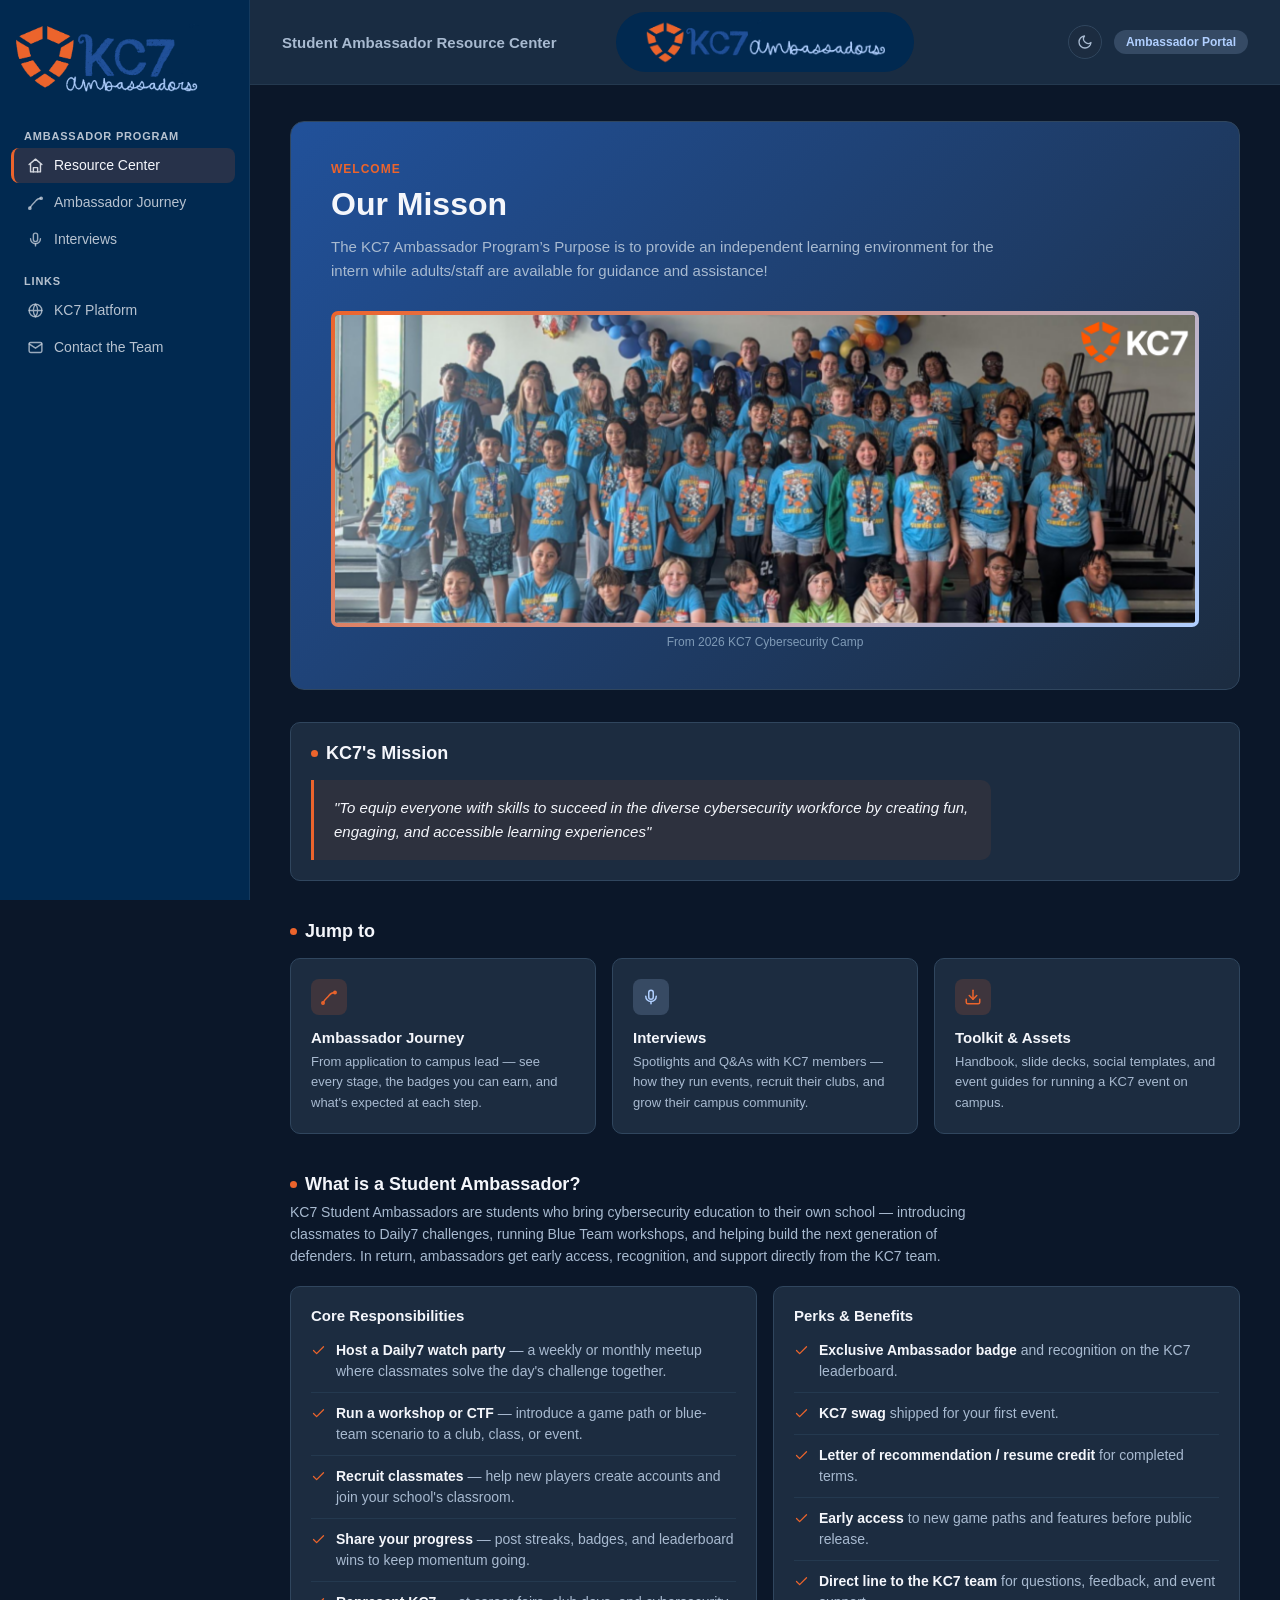
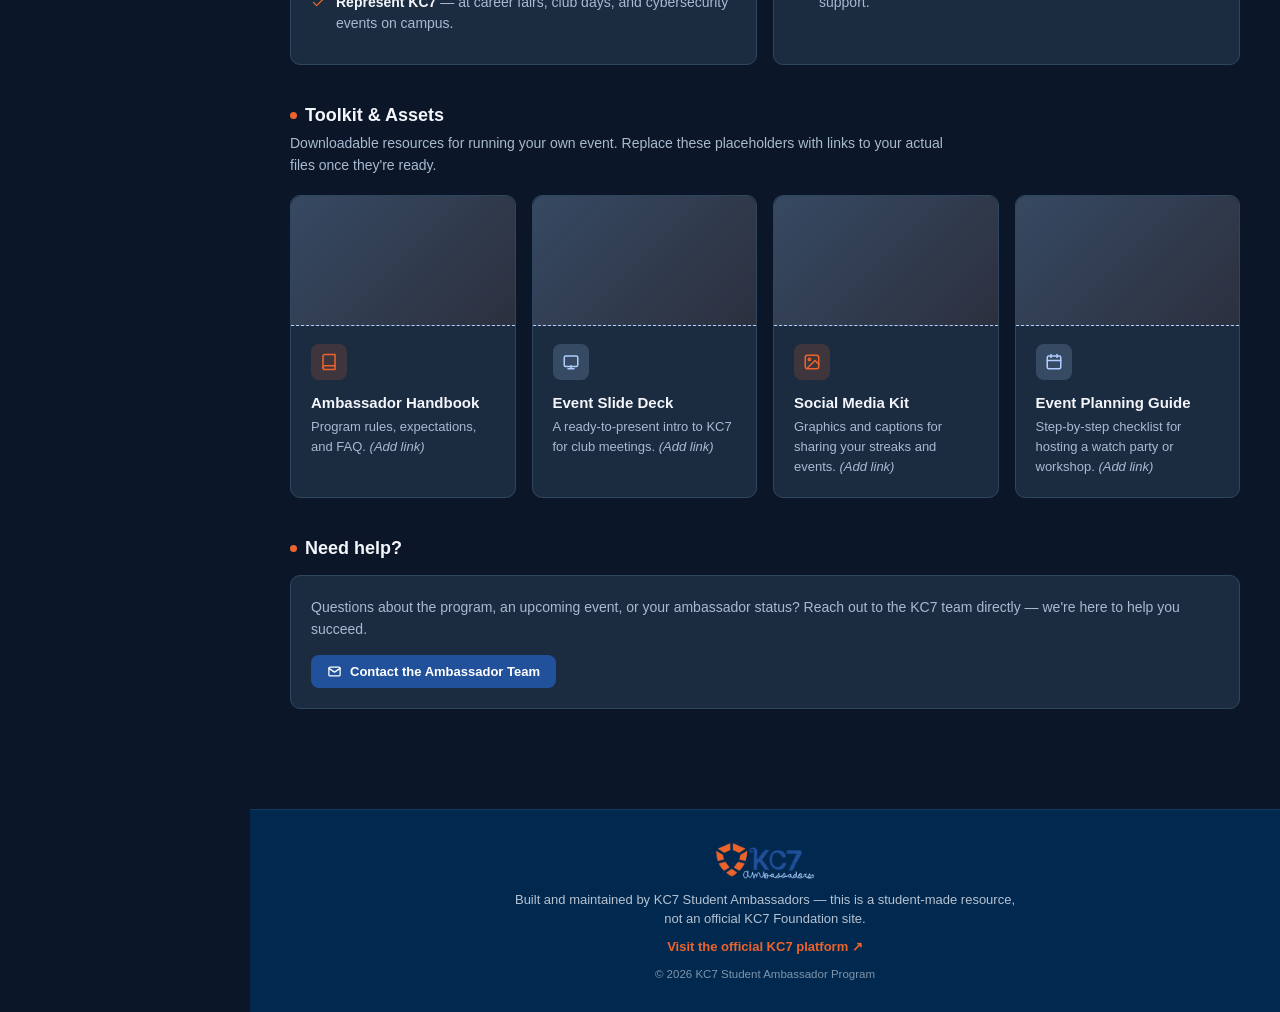
==== commit 34dcf949: "update" ====
--- a/index.html
+++ b/index.html
@@ -5,6 +5,13 @@
 <meta name="viewport" content="width=device-width, initial-scale=1.0">
 <title>Student Ambassador Resource Center | KC7</title>
 <link rel="stylesheet" href="styles.css">
+<script>
+  try {
+    if (localStorage.getItem('kc7-theme') === 'light') {
+      document.documentElement.setAttribute('data-theme', 'light');
+    }
+  } catch (e) {}
+</script>
 </head>
 <body>
 <div class="layout">
@@ -43,8 +50,16 @@
   <div class="main">
     <div class="topbar">
       <div class="topbar-title">Student Ambassador Resource Center</div>
-      <img src="IMG_5802.PNG" alt="KC7 Ambassadors logo" class="topbar-logo">
-      <div class="topbar-badge">Ambassador Portal</div>
+      <div class="topbar-logo-wrap">
+        <img src="IMG_5802.PNG" alt="KC7 Ambassadors logo" class="topbar-logo">
+      </div>
+      <div class="topbar-right">
+        <button class="theme-toggle" type="button" aria-label="Toggle light and dark mode" title="Toggle light/dark mode">
+          <svg class="icon-moon" viewBox="0 0 24 24" fill="none" stroke="currentColor" stroke-width="2" stroke-linecap="round" stroke-linejoin="round"><path d="M21 12.79A9 9 0 1 1 11.21 3 7 7 0 0 0 21 12.79z"/></svg>
+          <svg class="icon-sun" viewBox="0 0 24 24" fill="none" stroke="currentColor" stroke-width="2" stroke-linecap="round" stroke-linejoin="round"><circle cx="12" cy="12" r="4"/><path d="M12 2v2M12 20v2M4.93 4.93l1.41 1.41M17.66 17.66l1.41 1.41M2 12h2M20 12h2M4.93 19.07l1.41-1.41M17.66 6.34l1.41-1.41"/></svg>
+        </button>
+        <div class="topbar-badge">Ambassador Portal</div>
+      </div>
     </div>
 
     <div class="content">
@@ -167,7 +182,17 @@
       </div>
 
     </div>
+
+    <footer class="site-footer">
+      <div class="footer-inner">
+        <img src="IMG_5801.PNG" alt="KC7 Ambassadors logo" class="footer-logo">
+        <p class="footer-tagline">Built and maintained by KC7 Student Ambassadors — this is a student-made resource, not an official KC7 Foundation site.</p>
+        <a class="footer-link" href="https://kc7cyber.com" target="_blank" rel="noopener">Visit the official KC7 platform ↗</a>
+        <p class="footer-copy">© 2026 KC7 Student Ambassador Program</p>
+      </div>
+    </footer>
   </div>
 </div>
+<script src="theme.js" defer></script>
 </body>
 </html>
--- a/styles.css
+++ b/styles.css
@@ -1,6 +1,6 @@
 :root {
   --bg: #0b1729;
-  --bg-sidebar: #063555;
+  --bg-sidebar: #012950;
   --bg-topbar: #192c42;
   --bg-card: #1c2c40;
   --bg-card-hover: #223b57;
@@ -16,6 +16,27 @@
   --blue-deep: #21519a;
   --radius: 10px;
   --sidebar-w: 250px;
+  --sidebar-text: rgba(244, 246, 251, 0.75);
+  --sidebar-text-strong: #f4f6fb;
+  --sidebar-hover-bg: rgba(255, 255, 255, 0.08);
+  --sidebar-border: rgba(255, 255, 255, 0.08);
+}
+
+:root[data-theme="light"] {
+  --bg: #f3f6fa;
+  --bg-topbar: #ffffff;
+  --bg-card: #ffffff;
+  --bg-card-hover: #eef3f9;
+  --border: #dbe3ee;
+  --border-soft: #e6ecf3;
+  --text-primary: #0b1d33;
+  --text-secondary: #4a5b72;
+  --text-muted: #7c8ba0;
+  --orange: #ec642c;
+  --orange-dim: rgba(236, 100, 44, 0.12);
+  --blue: #1f5aa8;
+  --blue-dim: rgba(31, 90, 168, 0.1);
+  --blue-deep: #012950;
 }
 
 * { box-sizing: border-box; }
@@ -26,6 +47,39 @@
   background: var(--bg);
   color: var(--text-primary);
   font-family: -apple-system, BlinkMacSystemFont, "Segoe UI", Roboto, Helvetica, Arial, sans-serif;
+}
+
+@view-transition {
+  navigation: auto;
+}
+
+html,
+body,
+.sidebar,
+.topbar,
+.card,
+.hero,
+.nav-item,
+.btn,
+.tag,
+.pill,
+.image-placeholder,
+.video-placeholder,
+.site-footer {
+  transition: background-color .25s ease, color .25s ease, border-color .25s ease;
+}
+
+.content {
+  animation: page-fade-in .35s ease both;
+}
+
+@keyframes page-fade-in {
+  from { opacity: 0; transform: translateY(6px); }
+  to { opacity: 1; transform: translateY(0); }
+}
+
+@media (prefers-reduced-motion: reduce) {
+  .content { animation: none; }
 }
 
 body::before,
@@ -56,6 +110,18 @@
   animation: bg-pan 40s linear infinite;
 }
 
+:root[data-theme="light"] body::before {
+  background:
+    radial-gradient(circle at 15% 20%, rgba(236, 100, 44, 0.12), transparent 45%),
+    radial-gradient(circle at 85% 15%, rgba(31, 90, 168, 0.12), transparent 48%),
+    radial-gradient(circle at 30% 85%, rgba(31, 90, 168, 0.09), transparent 44%),
+    radial-gradient(circle at 80% 80%, rgba(236, 100, 44, 0.09), transparent 44%);
+}
+
+:root[data-theme="light"] body::after {
+  opacity: 0.045;
+}
+
 @keyframes bg-drift {
   0%   { background-position: 0% 0%, 100% 0%, 0% 100%, 100% 100%; }
   50%  { background-position: 15% 15%, 85% 20%, 20% 80%, 80% 85%; }
@@ -86,7 +152,7 @@
   width: var(--sidebar-w);
   flex-shrink: 0;
   background: var(--bg-sidebar);
-  border-right: 1px solid var(--border-soft);
+  border-right: 1px solid var(--sidebar-border);
   height: 100vh;
   padding: 20px 14px 24px;
   position: fixed;
@@ -105,9 +171,14 @@
 
 .sidebar-logo img {
   display: block;
-  width: 215px;
+  width: 185px;
   height: auto;
   max-width: 100%;
+  transition: opacity 0.2s ease;
+}
+
+.sidebar-logo:hover img {
+  opacity: 0.85;
 }
 
 .sidebar-logo span {
@@ -118,7 +189,7 @@
   font-size: 11px;
   font-weight: 700;
   letter-spacing: 0.8px;
-  color: var(--text-muted);
+  color: var(--sidebar-text);
   text-transform: uppercase;
   padding: 16px 10px 6px;
 }
@@ -129,11 +200,12 @@
   gap: 10px;
   padding: 9px 10px;
   border-radius: 8px;
-  color: var(--text-secondary);
+  color: var(--sidebar-text);
   font-size: 14px;
   font-weight: 500;
   border-left: 3px solid transparent;
   margin-bottom: 2px;
+  transition: background-color 0.15s ease, color 0.15s ease;
 }
 
 .nav-item svg {
@@ -144,14 +216,14 @@
 }
 
 .nav-item:hover {
-  background: var(--bg-card);
-  color: var(--text-primary);
+  background: var(--sidebar-hover-bg);
+  color: var(--sidebar-text-strong);
 }
 
 .nav-item.active {
   background: var(--orange-dim);
   border-left: 3px solid var(--orange);
-  color: var(--text-primary);
+  color: var(--sidebar-text-strong);
   margin-left: -3px;
   padding-left: 13px;
 }
@@ -175,11 +247,24 @@
   column-gap: 20px;
 }
 
+.topbar-logo-wrap {
+  justify-self: center;
+  display: flex;
+  align-items: center;
+  background: var(--bg-sidebar);
+  padding: 8px 20px;
+  border-radius: 999px;
+  transition: transform 0.2s ease;
+}
+
+.topbar-logo-wrap:hover {
+  transform: scale(1.03);
+}
+
 .topbar-logo {
   display: block;
-  height: 84px;
+  height: 44px;
   width: auto;
-  justify-self: center;
 }
 
 .topbar-title {
@@ -189,8 +274,43 @@
   color: var(--text-secondary);
 }
 
+.topbar-right {
+  justify-self: end;
+  display: flex;
+  align-items: center;
+  gap: 12px;
+}
+
+.theme-toggle {
+  width: 34px;
+  height: 34px;
+  border-radius: 50%;
+  border: 1px solid var(--border);
+  background: var(--bg-card);
+  color: var(--text-secondary);
+  display: flex;
+  align-items: center;
+  justify-content: center;
+  cursor: pointer;
+  transition: background-color 0.2s ease, color 0.2s ease, border-color 0.2s ease;
+}
+
+.theme-toggle:hover {
+  color: var(--text-primary);
+  border-color: var(--blue);
+}
+
+.theme-toggle svg {
+  width: 16px;
+  height: 16px;
+}
+
+.theme-toggle .icon-sun { display: none; }
+
+:root[data-theme="light"] .theme-toggle .icon-moon { display: none; }
+:root[data-theme="light"] .theme-toggle .icon-sun { display: block; }
+
 .topbar-badge {
-  justify-self: end;
   background: var(--blue-dim);
   color: var(--blue);
   font-size: 12px;
@@ -213,6 +333,10 @@
   border-radius: 14px;
   padding: 40px;
   margin-bottom: 32px;
+}
+
+:root[data-theme="light"] .hero {
+  background: linear-gradient(135deg, #e4ecf9 0%, var(--bg-card) 100%);
 }
 
 .hero-eyebrow {
@@ -439,12 +563,19 @@
   gap: 8px;
   background: var(--blue-deep);
   color: #fff;
-  font-size: 14px;
+  font-size: 13px;
   font-weight: 600;
-  padding: 10px 18px;
+  padding: 9px 16px;
   border-radius: 8px;
   border: none;
   cursor: pointer;
+  transition: background-color 0.15s ease;
+}
+
+.btn svg {
+  width: 15px;
+  height: 15px;
+  flex-shrink: 0;
 }
 
 .btn:hover { background: #2a63b4; }
@@ -556,9 +687,27 @@
   gap: 12px;
 }
 
-.profile-image {
-  min-height: 150px;
+.video-placeholder {
+  min-height: 170px;
   margin-bottom: 2px;
+  border: 1px dashed var(--blue);
+  border-radius: var(--radius);
+  background: var(--blue-dim);
+  color: var(--text-muted);
+  display: flex;
+  align-items: center;
+  justify-content: center;
+  gap: 8px;
+  font-size: 12px;
+  letter-spacing: 0.3px;
+  text-align: center;
+}
+
+.video-placeholder svg {
+  width: 20px;
+  height: 20px;
+  color: var(--blue);
+  flex-shrink: 0;
 }
 
 .avatar {
@@ -573,6 +722,11 @@
   color: #1a0e05;
   font-size: 15px;
   flex-shrink: 0;
+}
+
+img.avatar {
+  object-fit: cover;
+  border: 1px solid var(--border);
 }
 
 .profile-name { font-size: 15px; font-weight: 700; }
@@ -623,6 +777,55 @@
 
 .note-banner strong { color: var(--blue); }
 
+/* ---------- Footer ---------- */
+.site-footer {
+  background: var(--bg-sidebar);
+  border-top: 1px solid var(--sidebar-border);
+  padding: 32px 40px;
+  margin-top: auto;
+}
+
+.footer-inner {
+  max-width: 1180px;
+  margin: 0 auto;
+  display: flex;
+  flex-direction: column;
+  align-items: center;
+  gap: 10px;
+  text-align: center;
+}
+
+.footer-logo {
+  height: 38px;
+  width: auto;
+}
+
+.footer-tagline {
+  font-size: 13px;
+  color: var(--sidebar-text);
+  max-width: 520px;
+  line-height: 1.5;
+  margin: 0;
+}
+
+.footer-link {
+  font-size: 13px;
+  font-weight: 700;
+  color: var(--orange);
+  transition: color 0.15s ease;
+}
+
+.footer-link:hover {
+  color: #ffb37e;
+}
+
+.footer-copy {
+  font-size: 11.5px;
+  color: var(--sidebar-text);
+  opacity: 0.7;
+  margin: 4px 0 0;
+}
+
 @media (max-width: 900px) {
   .sidebar {
     position: static;
@@ -630,7 +833,7 @@
     height: auto;
     min-height: 0;
     border-right: none;
-    border-bottom: 1px solid var(--border-soft);
+    border-bottom: 1px solid var(--sidebar-border);
   }
 
   .layout { display: block; }
@@ -639,4 +842,17 @@
   .grid-2, .grid-3, .grid-4 { grid-template-columns: 1fr; }
   .content { padding: 26px 20px 48px; }
   .hero { padding: 26px; }
-}
+
+  .topbar {
+    grid-template-columns: 1fr;
+    justify-items: center;
+    row-gap: 10px;
+    text-align: center;
+    padding: 16px 20px;
+  }
+
+  .topbar-title,
+  .topbar-right {
+    justify-self: center;
+  }
+}
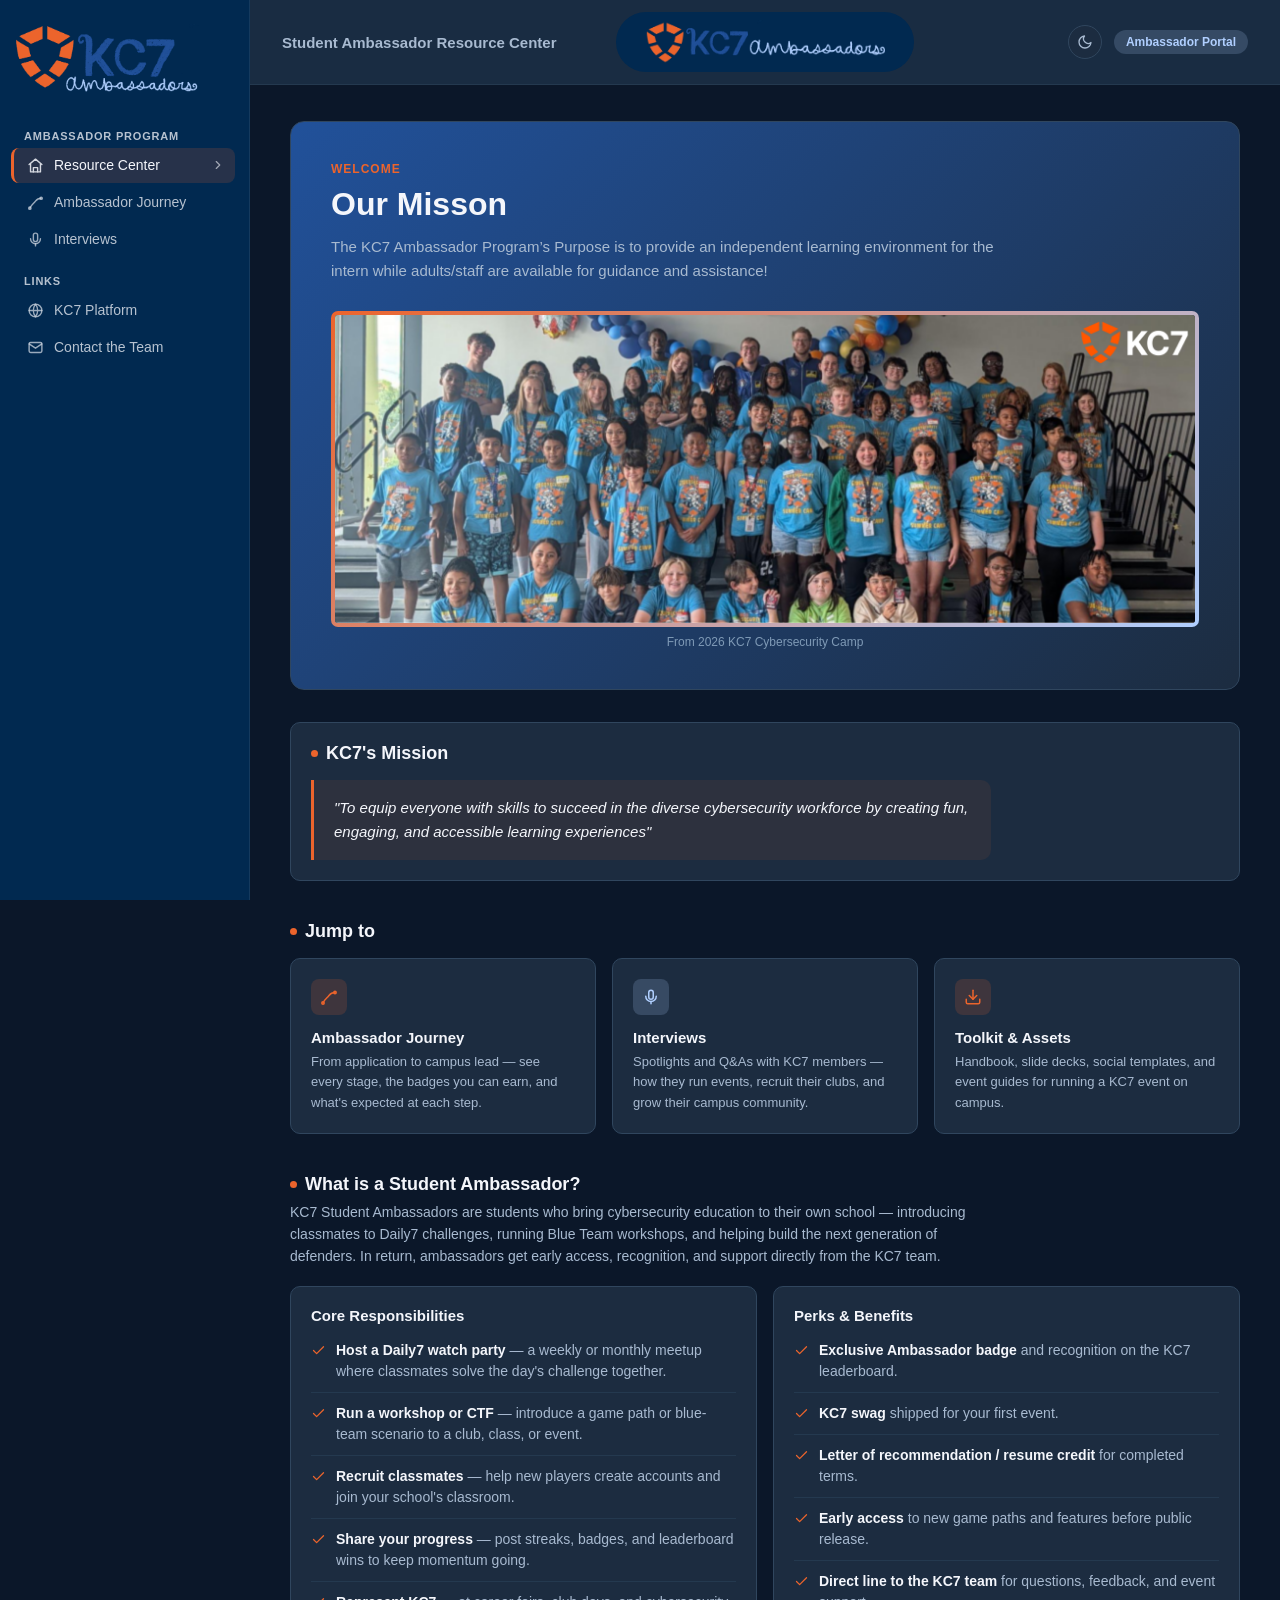
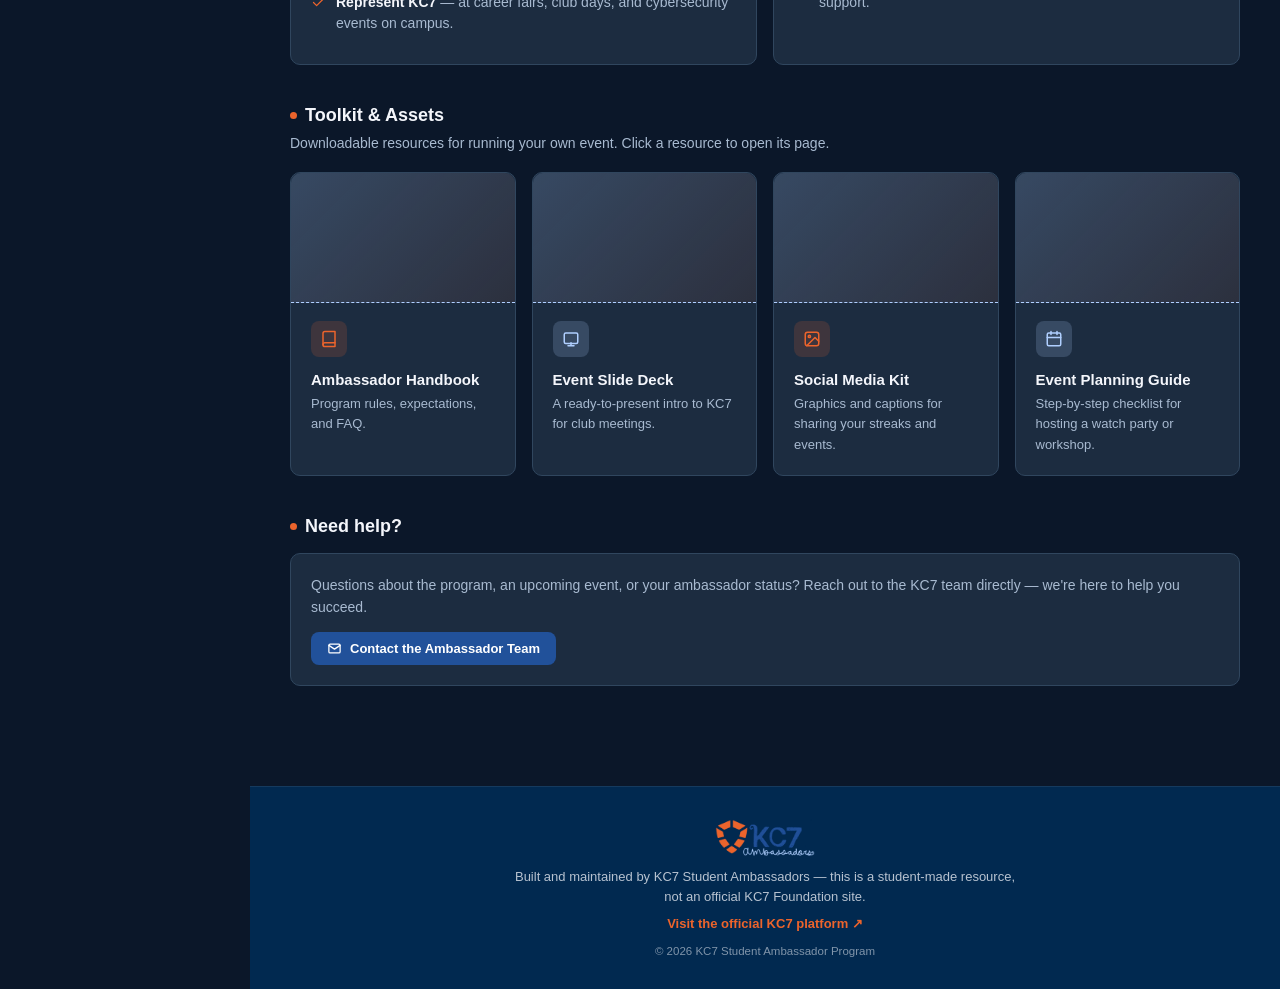
==== commit 49d54ef4: "update waiting on links" ====
--- a/index.html
+++ b/index.html
@@ -23,10 +23,20 @@
     </div>
 
     <div class="nav-label">Ambassador Program</div>
-    <a class="nav-item active" href="index.html">
-      <svg viewBox="0 0 24 24" fill="none" stroke="currentColor" stroke-width="2" stroke-linecap="round" stroke-linejoin="round"><path d="M3 10.5 12 3l9 7.5"/><path d="M5 9.5V21h14V9.5"/><path d="M9 21v-6h6v6"/></svg>
-      Resource Center
-    </a>
+    <div class="nav-item-wrap">
+      <a class="nav-item active" href="index.html">
+        <svg viewBox="0 0 24 24" fill="none" stroke="currentColor" stroke-width="2" stroke-linecap="round" stroke-linejoin="round"><path d="M3 10.5 12 3l9 7.5"/><path d="M5 9.5V21h14V9.5"/><path d="M9 21v-6h6v6"/></svg>
+        Resource Center
+        <svg class="nav-chevron" viewBox="0 0 24 24" fill="none" stroke="currentColor" stroke-width="2" stroke-linecap="round" stroke-linejoin="round"><path d="m9 6 6 6-6 6"/></svg>
+      </a>
+      <div class="nav-submenu">
+        <div class="nav-submenu-label">Toolkit &amp; Assets</div>
+        <a href="toolkit-handbook.html">Ambassador Handbook</a>
+        <a href="toolkit-slide-deck.html">Event Slide Deck</a>
+        <a href="toolkit-social-kit.html">Social Media Kit</a>
+        <a href="toolkit-planning-guide.html">Event Planning Guide</a>
+      </div>
+    </div>
     <a class="nav-item" href="journey.html">
       <svg viewBox="0 0 24 24" fill="none" stroke="currentColor" stroke-width="2" stroke-linecap="round" stroke-linejoin="round"><path d="M4 20c3-6 5-6 8-10s5-4 8-4"/><circle cx="4" cy="20" r="1.6"/><circle cx="20" cy="6" r="1.6"/></svg>
       Ambassador Journey
@@ -141,32 +151,32 @@
 
       <div class="section" id="toolkit">
         <div class="section-title"><span class="dot"></span>Toolkit &amp; Assets</div>
-        <p class="section-sub">Downloadable resources for running your own event. Replace these placeholders with links to your actual files once they're ready.</p>
+        <p class="section-sub">Downloadable resources for running your own event. Click a resource to open its page.</p>
         <div class="grid grid-4">
-          <div class="card">
+          <a class="card card-link" href="toolkit-handbook.html">
             <div class="image-placeholder card-image" role="img" aria-label="Image placeholder for the ambassador handbook"></div>
             <div class="card-icon"><svg viewBox="0 0 24 24" fill="none" stroke="currentColor" stroke-width="2" stroke-linecap="round" stroke-linejoin="round"><path d="M4 19.5A2.5 2.5 0 0 1 6.5 17H20"/><path d="M6.5 2H20v20H6.5A2.5 2.5 0 0 1 4 19.5v-15A2.5 2.5 0 0 1 6.5 2z"/></svg></div>
             <h3>Ambassador Handbook</h3>
-            <p>Program rules, expectations, and FAQ. <em>(Add link)</em></p>
-          </div>
-          <div class="card">
+            <p>Program rules, expectations, and FAQ.</p>
+          </a>
+          <a class="card card-link" href="toolkit-slide-deck.html">
             <div class="image-placeholder card-image" role="img" aria-label="Image placeholder for the event slide deck"></div>
             <div class="card-icon blue"><svg viewBox="0 0 24 24" fill="none" stroke="currentColor" stroke-width="2" stroke-linecap="round" stroke-linejoin="round"><rect x="3" y="4" width="18" height="14" rx="2"/><path d="M8 21h8M12 17v4"/></svg></div>
             <h3>Event Slide Deck</h3>
-            <p>A ready-to-present intro to KC7 for club meetings. <em>(Add link)</em></p>
-          </div>
-          <div class="card">
+            <p>A ready-to-present intro to KC7 for club meetings.</p>
+          </a>
+          <a class="card card-link" href="toolkit-social-kit.html">
             <div class="image-placeholder card-image" role="img" aria-label="Image placeholder for the social media kit"></div>
             <div class="card-icon"><svg viewBox="0 0 24 24" fill="none" stroke="currentColor" stroke-width="2" stroke-linecap="round" stroke-linejoin="round"><rect x="3" y="3" width="18" height="18" rx="3"/><circle cx="8.5" cy="8.5" r="1.5"/><path d="m21 15-5-5L5 21"/></svg></div>
             <h3>Social Media Kit</h3>
-            <p>Graphics and captions for sharing your streaks and events. <em>(Add link)</em></p>
-          </div>
-          <div class="card">
+            <p>Graphics and captions for sharing your streaks and events.</p>
+          </a>
+          <a class="card card-link" href="toolkit-planning-guide.html">
             <div class="image-placeholder card-image" role="img" aria-label="Image placeholder for the event planning guide"></div>
             <div class="card-icon blue"><svg viewBox="0 0 24 24" fill="none" stroke="currentColor" stroke-width="2" stroke-linecap="round" stroke-linejoin="round"><rect x="3" y="4" width="18" height="17" rx="2"/><path d="M16 2v4M8 2v4M3 10h18"/></svg></div>
             <h3>Event Planning Guide</h3>
-            <p>Step-by-step checklist for hosting a watch party or workshop. <em>(Add link)</em></p>
-          </div>
+            <p>Step-by-step checklist for hosting a watch party or workshop.</p>
+          </a>
         </div>
       </div>
 
--- a/styles.css
+++ b/styles.css
@@ -20,6 +20,7 @@
   --sidebar-text-strong: #f4f6fb;
   --sidebar-hover-bg: rgba(255, 255, 255, 0.08);
   --sidebar-border: rgba(255, 255, 255, 0.08);
+  --sidebar-card: #073a66;
 }
 
 :root[data-theme="light"] {
@@ -228,6 +229,59 @@
   padding-left: 13px;
 }
 
+.nav-item-wrap {
+  position: relative;
+}
+
+.nav-item-wrap .nav-chevron {
+  width: 14px;
+  height: 14px;
+  margin-left: auto;
+  opacity: 0.6;
+  flex-shrink: 0;
+  transition: transform 0.15s ease;
+}
+
+.nav-item-wrap:hover .nav-chevron {
+  transform: rotate(90deg);
+}
+
+.nav-submenu {
+  display: none;
+  margin: 2px 0 4px 32px;
+  padding-left: 12px;
+  border-left: 1px solid var(--sidebar-border);
+}
+
+.nav-item-wrap:hover .nav-submenu,
+.nav-item-wrap:focus-within .nav-submenu {
+  display: block;
+}
+
+.nav-submenu a {
+  display: block;
+  padding: 7px 10px;
+  border-radius: 6px;
+  font-size: 13px;
+  font-weight: 500;
+  color: var(--sidebar-text);
+}
+
+.nav-submenu a:hover {
+  background: var(--sidebar-hover-bg);
+  color: var(--sidebar-text-strong);
+}
+
+.nav-submenu .nav-submenu-label {
+  font-size: 10.5px;
+  font-weight: 700;
+  letter-spacing: 0.6px;
+  text-transform: uppercase;
+  color: var(--sidebar-text);
+  opacity: 0.6;
+  padding: 6px 10px 2px;
+}
+
 /* ---------- Topbar ---------- */
 .main {
   flex: 1;
@@ -710,6 +764,26 @@
   flex-shrink: 0;
 }
 
+/* Swap a .video-placeholder for this once a real YouTube link is ready — see the
+   HTML comment above each profile card's video-placeholder for the exact markup. */
+.video-embed {
+  position: relative;
+  width: 100%;
+  padding-top: 56.25%; /* 16:9 */
+  border-radius: var(--radius);
+  overflow: hidden;
+  margin-bottom: 2px;
+  background: var(--bg-card-hover);
+}
+
+.video-embed iframe {
+  position: absolute;
+  inset: 0;
+  width: 100%;
+  height: 100%;
+  border: 0;
+}
+
 .avatar {
   width: 46px;
   height: 46px;
@@ -855,4 +929,18 @@
   .topbar-right {
     justify-self: center;
   }
-}
+
+  .nav-submenu {
+    display: block;
+    position: static;
+    box-shadow: none;
+    border: none;
+    background: transparent;
+    margin: 0 0 4px 20px;
+    padding: 0;
+  }
+
+  .nav-item-wrap .nav-chevron {
+    display: none;
+  }
+}
